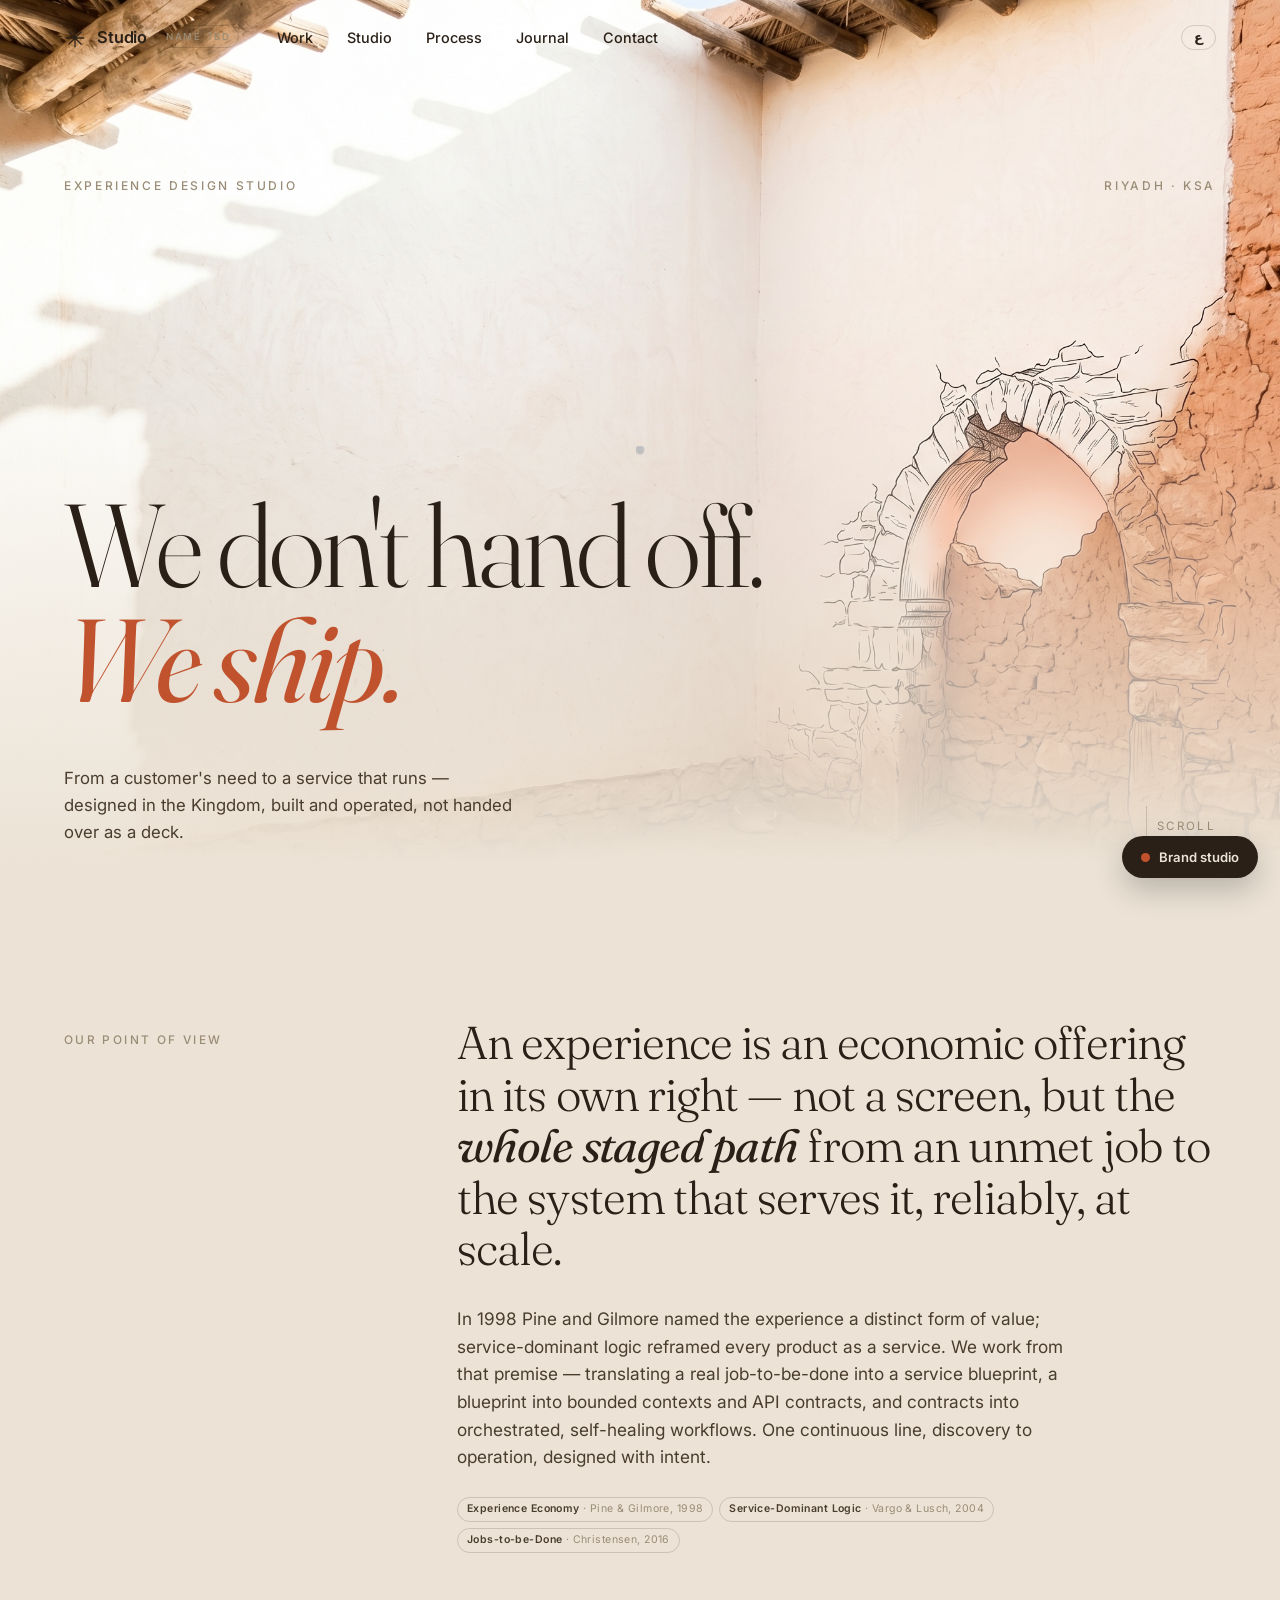
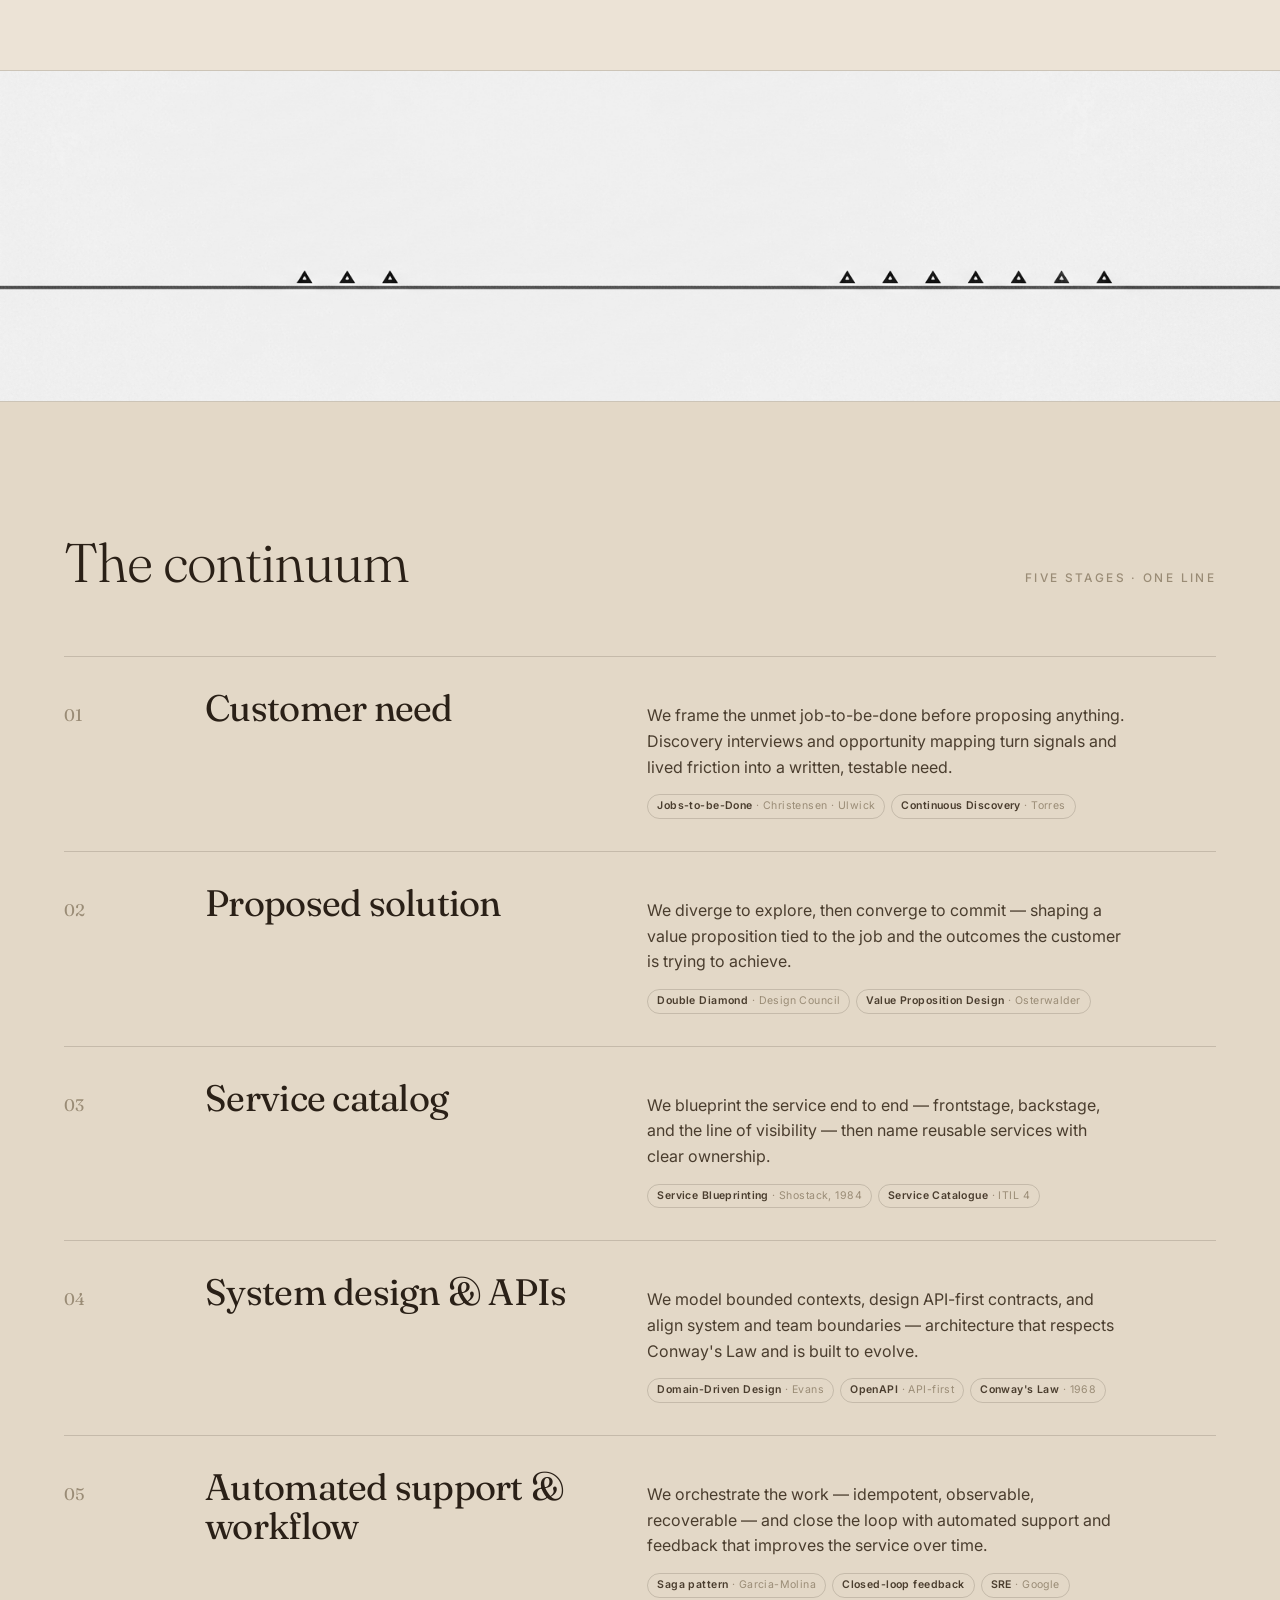
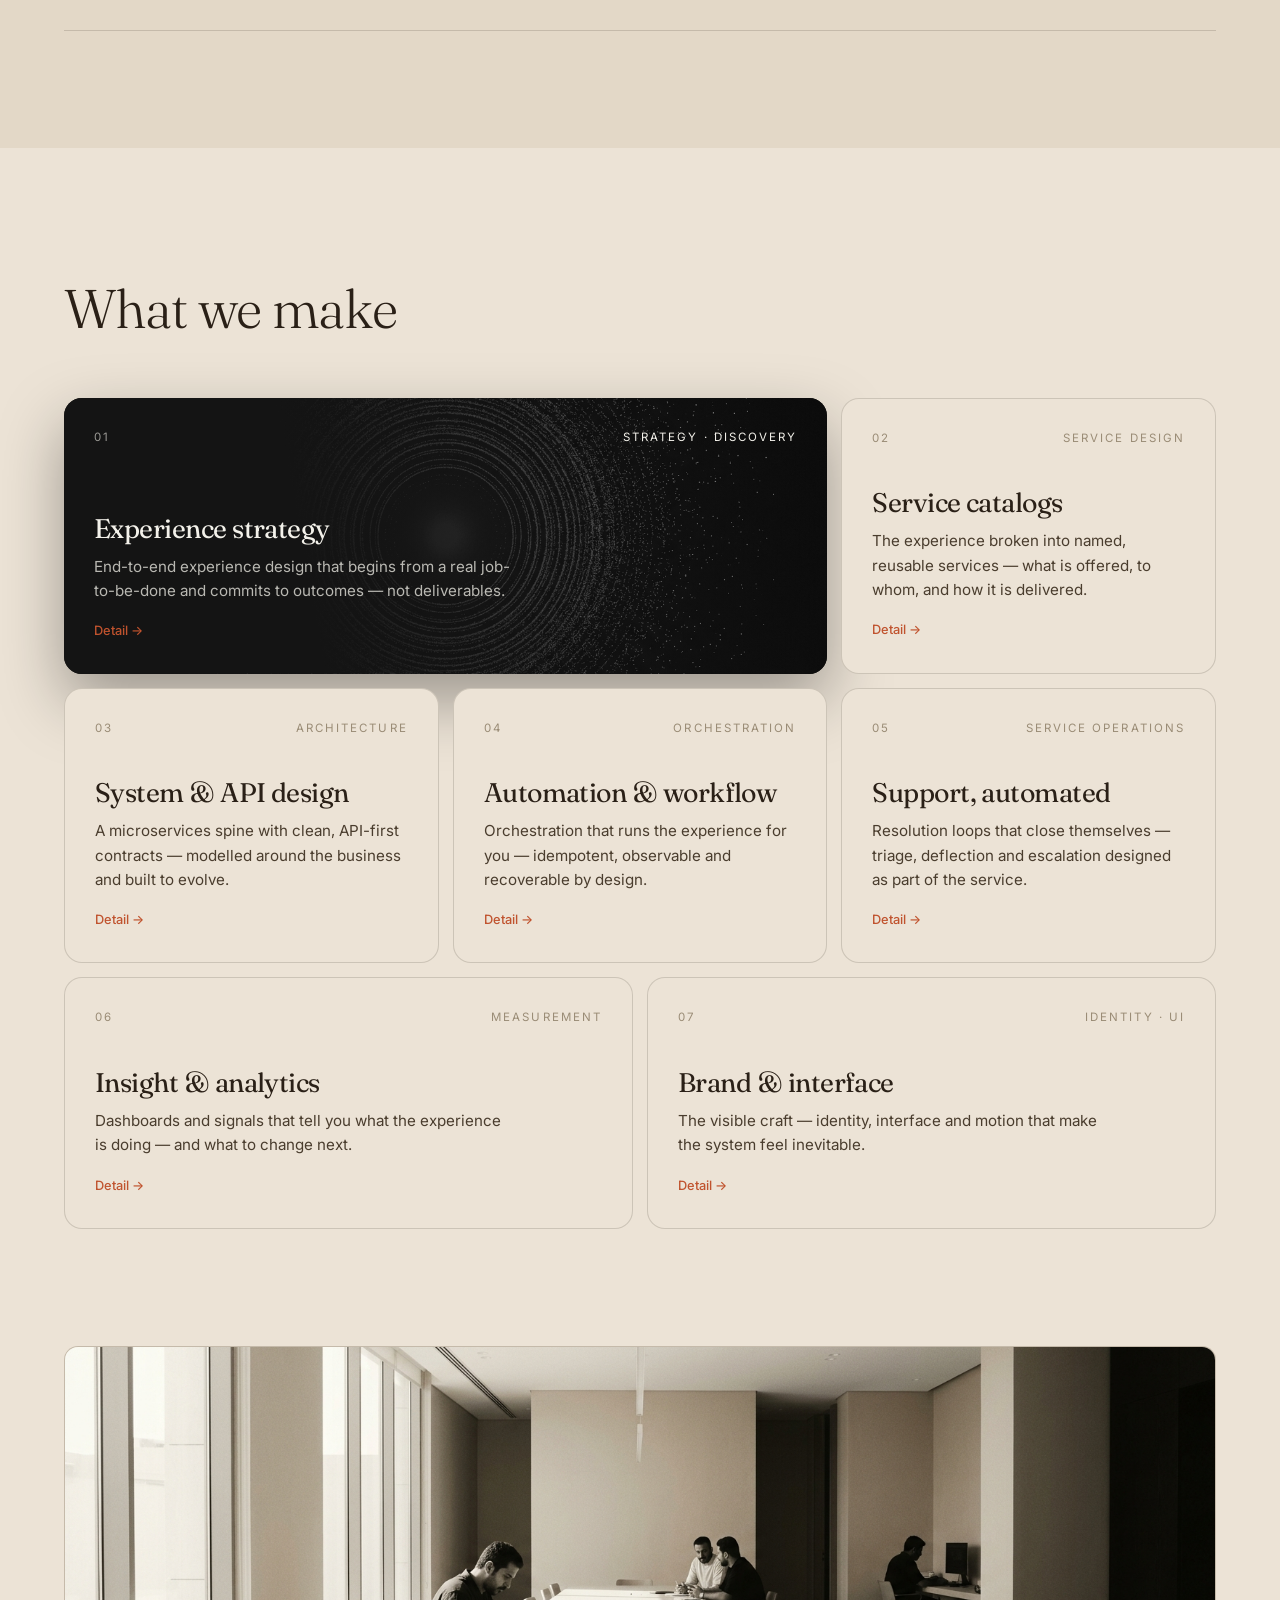
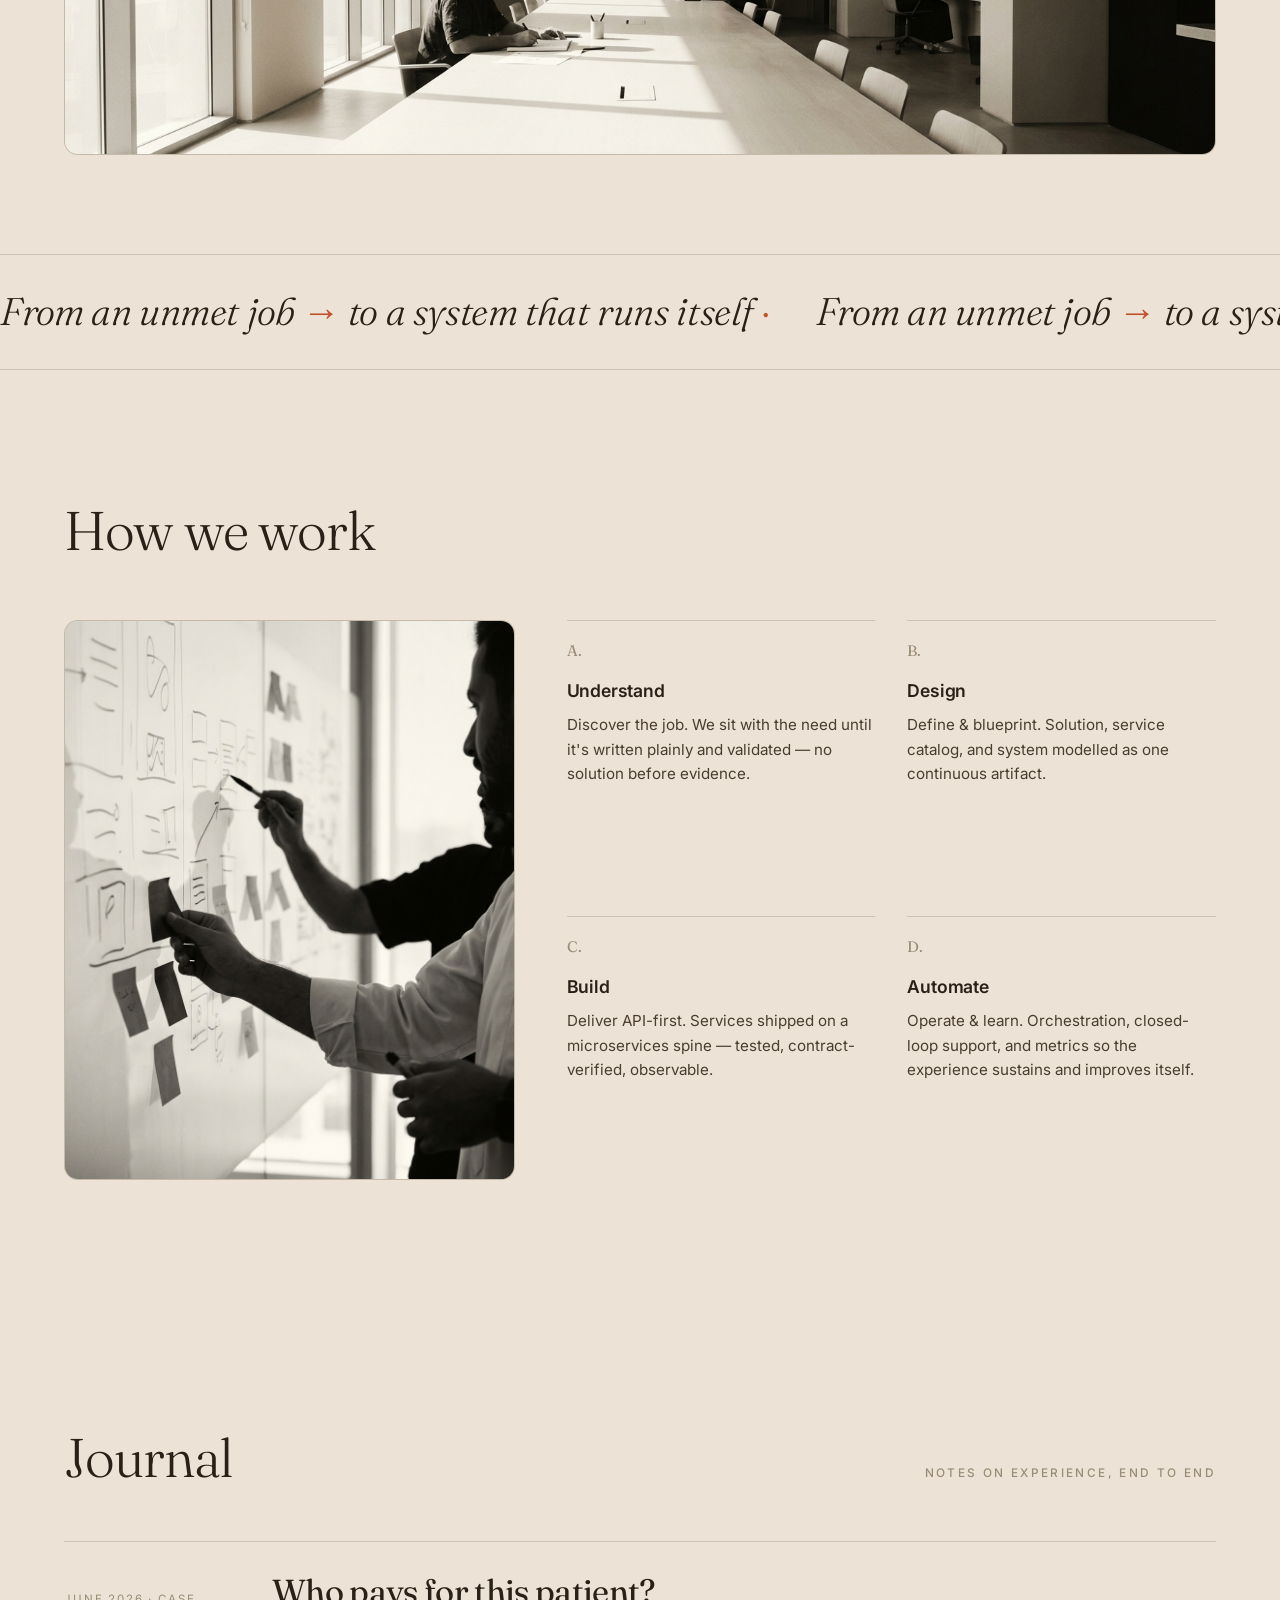
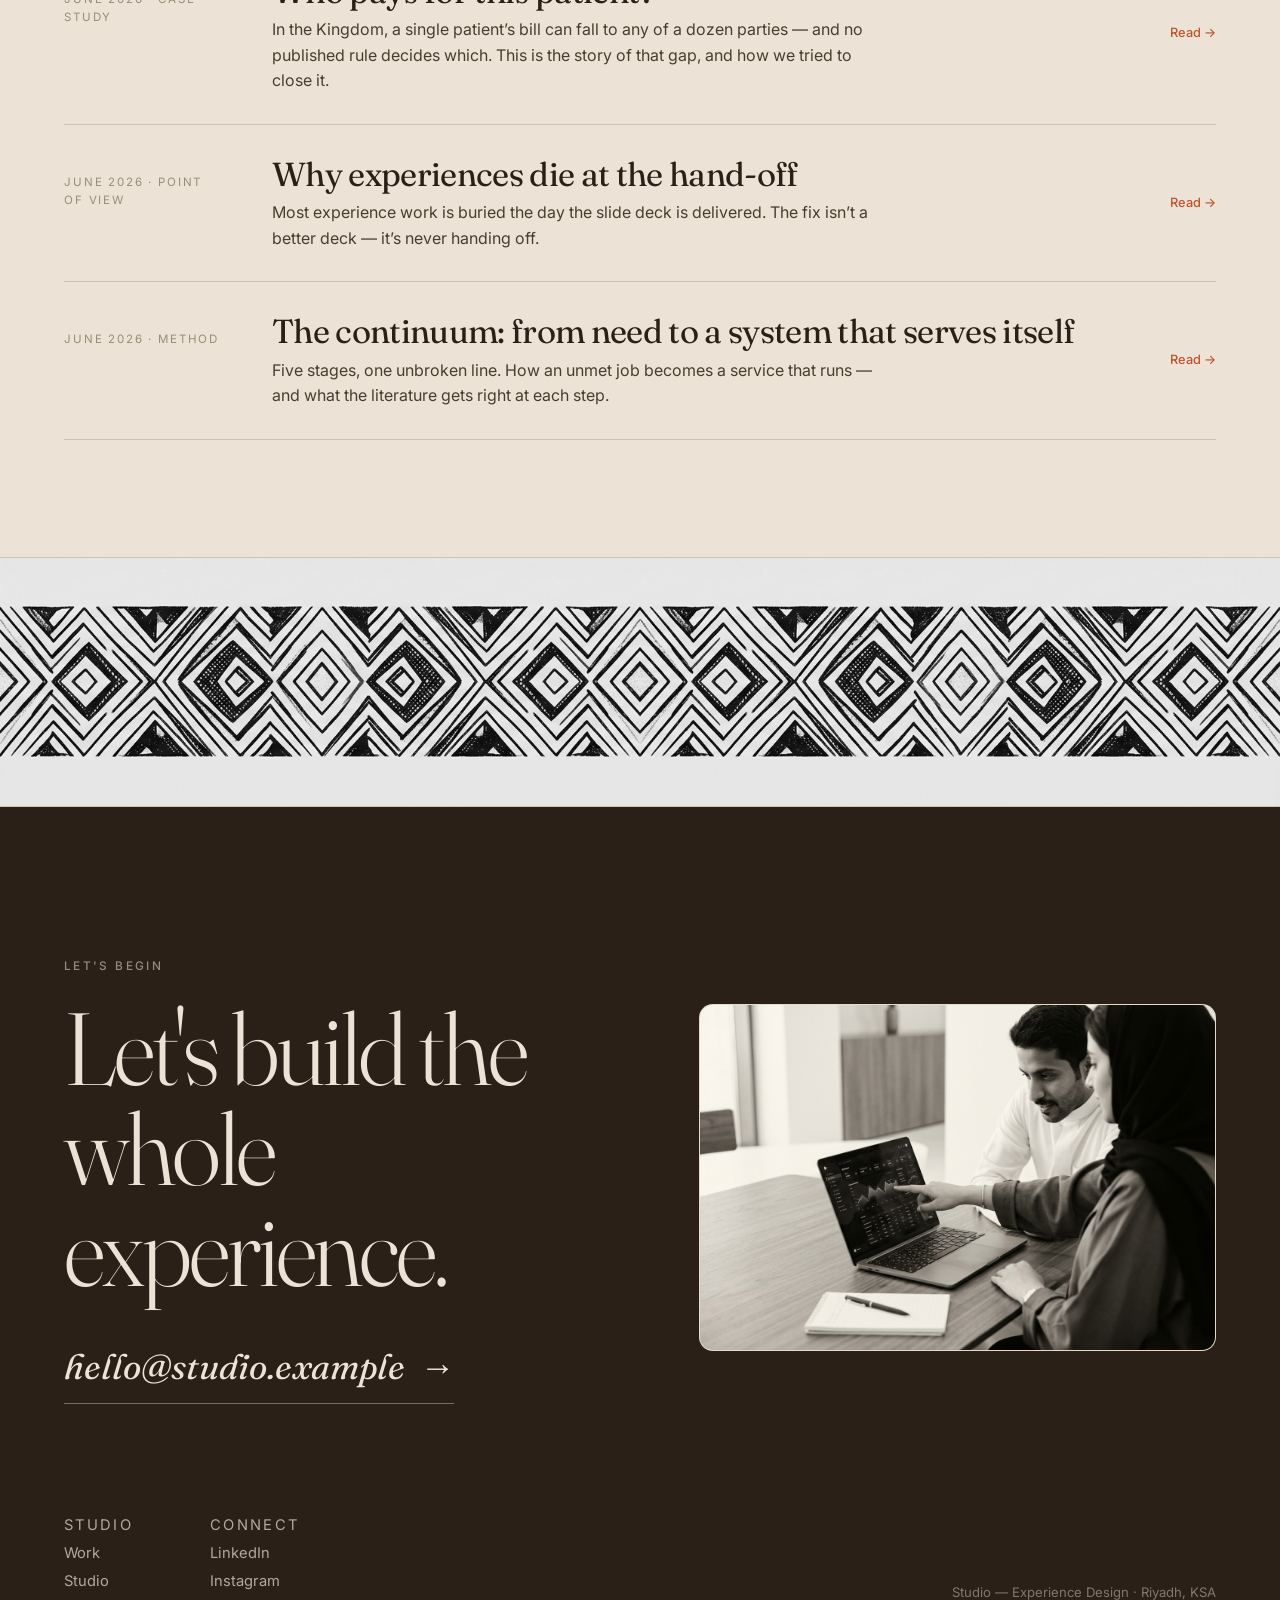
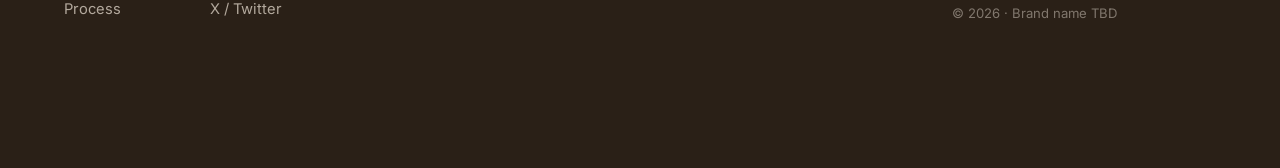
==== index.html @ 2aa1ce28 "Initial commit — experience studio landing (bilingual EN/AR) Editorial-minimal, end-to-end experienc" ====
<!DOCTYPE html>
<html lang="en" dir="ltr">
<head>
<meta charset="UTF-8"/>
<meta name="viewport" content="width=device-width, initial-scale=1.0"/>
<!-- ============================================================
     EXPERIENCE DESIGN STUDIO — landing (Editorial Minimal)
     Shared foundation: studio.css / studio.js
     Content source of truth: capabilities.js
     Brand name placeholder: change window.BRAND in studio.js
     ============================================================ -->
<title>Studio — Experience Design</title>
<link rel="preconnect" href="https://fonts.googleapis.com">
<link rel="preconnect" href="https://fonts.gstatic.com" crossorigin>
<link href="https://fonts.googleapis.com/css2?family=Fraunces:ital,opsz,wght@0,9..144,300..600;1,9..144,300..500&family=Inter:wght@400;500;600&family=Manrope:wght@400;500;600&family=Space+Grotesk:wght@400;500;600&family=Plus+Jakarta+Sans:wght@400;500;600&display=swap" rel="stylesheet">
<link rel="stylesheet" href="studio.css">
<style>
/* ===== PAGE-SPECIFIC (landing) ===== */
.block{padding-block:clamp(80px,13vh,180px)}

/* HERO */
.hero{min-height:100vh;min-height:100svh;display:flex;flex-direction:column;justify-content:flex-end;padding-top:140px;padding-bottom:6vh;position:relative}
.hero-kicker{display:flex;justify-content:space-between;flex-wrap:wrap;gap:16px;margin-bottom:auto;padding-top:4vh}
.hero h1{font-size:clamp(2.7rem,9.2vw,9rem);max-width:14ch}
.hero h1 .line{display:block;overflow:visible}
.hero h1 .line .clip{display:block;overflow:visible}
.hero h1 .line .clip > span{display:block;transform:translateY(38px);opacity:0;transition:transform 1.05s cubic-bezier(.16,1,.3,1),opacity .9s ease}
.hero.ready h1 .line .clip > span{transform:none;opacity:1}
.hero h1 .line:nth-child(2) .clip > span{transition-delay:.08s}
.hero h1 .line:nth-child(3) .clip > span{transition-delay:.16s}
.hero-foot{display:flex;justify-content:space-between;align-items:flex-end;flex-wrap:wrap;gap:24px;margin-top:48px}
.hero-foot p{max-width:42ch;color:var(--ink-soft);font-size:1.05rem}
.scrollcue{display:flex;align-items:center;gap:10px;font-size:0.72rem;letter-spacing:0.2em;text-transform:uppercase;color:var(--muted)}
.scrollcue .bar{width:1px;height:40px;background:var(--line);position:relative;overflow:hidden}
.scrollcue .bar::after{content:"";position:absolute;top:-40px;left:0;width:100%;height:40px;background:var(--ink);animation:cue 2.2s cubic-bezier(.7,0,.3,1) infinite}
@keyframes cue{0%{top:-40px}55%,100%{top:40px}}

/* MANIFESTO */
.manifesto{display:grid;grid-template-columns:minmax(0,1fr) minmax(0,2.4fr);gap:clamp(24px,6vw,90px);align-items:start}
.manifesto .col-label{padding-top:14px;display:flex;flex-direction:column;gap:14px}
.manifesto h2{font-weight:300;letter-spacing:-0.02em;line-height:1.12;font-size:clamp(1.7rem,3.6vw,3.3rem)}
.manifesto .sub{margin-top:30px;max-width:56ch;color:var(--ink-soft);font-size:1.08rem}
.manifesto .src{margin-top:26px}
@media (max-width:760px){ .manifesto{grid-template-columns:1fr;gap:18px} }

/* CONTINUUM */
.continuum{background:var(--bg-2);transition:background .5s ease}
.continuum .head{display:flex;justify-content:space-between;align-items:baseline;flex-wrap:wrap;gap:16px;margin-bottom:50px}
.continuum .head h2{font-weight:300;font-size:clamp(1.9rem,4.4vw,3.4rem);letter-spacing:-0.02em}
.step{display:grid;grid-template-columns:90px minmax(0,1.1fr) minmax(0,1.6fr);gap:clamp(16px,4vw,56px);align-items:baseline;padding:32px 0;border-top:1px solid var(--line);transition:padding-left .5s cubic-bezier(.16,1,.3,1)}
.step:last-child{border-bottom:1px solid var(--line)}
.step:hover{padding-left:18px}
.step .num{font-family:var(--serif);font-size:1.05rem;color:var(--muted)}
.step h3{font-weight:400;font-size:clamp(1.5rem,3vw,2.3rem);letter-spacing:-0.02em;line-height:1.05}
.step .body p{color:var(--ink-soft);font-size:1rem;max-width:48ch}
.step .body .cite{margin-top:14px}
.step .arrow{display:inline-block;margin-left:.4em;opacity:0;transform:translateX(-8px);transition:.4s}
.step:hover .arrow{opacity:1;transform:translateX(0);color:var(--accent)}
@media (max-width:760px){ .step{grid-template-columns:46px 1fr;gap:4px 16px}.step .body{grid-column:1/-1;margin-top:8px}.step .arrow{display:none} }

/* WORK BENTO */
.work .head{display:flex;justify-content:space-between;align-items:baseline;flex-wrap:wrap;gap:16px;margin-bottom:46px}
.work .head h2{font-weight:300;font-size:clamp(1.9rem,4.4vw,3.4rem);letter-spacing:-0.02em}
.bento{display:grid;grid-template-columns:repeat(6,1fr);grid-auto-rows:minmax(190px,auto);gap:14px}
.tile{border:1px solid var(--line);border-radius:18px;padding:30px;display:flex;flex-direction:column;justify-content:space-between;background:var(--bg);overflow:hidden;position:relative;transition:transform .55s cubic-bezier(.16,1,.3,1),background .45s,color .45s,border-color .45s,box-shadow .45s}
.tile:hover{transform:translateY(-6px);box-shadow:0 20px 50px rgba(0,0,0,.08)}
.tile.dark{background:var(--ink);color:var(--bg);border-color:var(--ink)}
.tile .t-top{display:flex;justify-content:space-between;align-items:flex-start;gap:12px}
.tile .t-no{font-family:var(--sans);font-size:0.72rem;letter-spacing:0.18em;text-transform:uppercase;color:var(--muted)}
.tile.dark .t-no{color:color-mix(in srgb,var(--bg) 60%,transparent)}
.tile h3{font-weight:400;font-size:clamp(1.3rem,2.1vw,1.95rem);letter-spacing:-0.02em;line-height:1.05;margin-top:42px}
.tile p{font-size:0.95rem;color:var(--ink-soft);margin-top:12px;max-width:42ch}
.tile.dark p{color:color-mix(in srgb,var(--bg) 72%,transparent)}
.tile-more{font-family:var(--sans);font-size:.8rem;font-weight:500;color:var(--accent);margin-top:18px;display:inline-flex;gap:7px;align-items:center;transition:gap .35s ease}
.tile:hover .tile-more{gap:14px}
.c-1{grid-column:span 4}.c-2{grid-column:span 2}.c-3{grid-column:span 2}.c-4{grid-column:span 2}.c-5{grid-column:span 2}.c-6{grid-column:span 3}.c-7{grid-column:span 3}
@media (max-width:880px){ .bento{grid-template-columns:repeat(2,1fr)} .c-1,.c-2,.c-3,.c-4,.c-5,.c-6,.c-7{grid-column:span 1} .c-1{grid-column:span 2} }
@media (max-width:520px){ .bento{grid-template-columns:1fr} .c-1{grid-column:span 1} }

/* MARQUEE */
.marquee{border-top:1px solid var(--line);border-bottom:1px solid var(--line);padding:26px 0;overflow:hidden;white-space:nowrap}
.marquee .track{display:inline-flex;gap:40px;will-change:transform;animation:marq 26s linear infinite}
.marquee:hover .track{animation-play-state:paused}
.marquee span.txt{font-family:var(--serif);font-style:italic;font-weight:300;font-size:clamp(1.4rem,3vw,2.4rem);color:var(--ink);letter-spacing:-0.01em}
.marquee .dot{color:var(--accent);font-style:normal}
@keyframes marq{from{transform:translateX(0)}to{transform:translateX(-50%)}}

/* PROCESS */
.process .head h2{font-weight:300;font-size:clamp(1.9rem,4.4vw,3.4rem);letter-spacing:-0.02em;margin-bottom:46px}
.proc-grid{display:grid;grid-template-columns:repeat(4,1fr);gap:clamp(18px,3vw,44px)}
.proc-grid .p-item{border-top:1px solid var(--line);padding-top:18px}
.proc-grid .p-item .n{font-family:var(--serif);font-size:0.95rem;color:var(--muted);margin-bottom:14px}
.proc-grid .p-item h4{font-size:1.1rem;font-weight:600;margin-bottom:8px;letter-spacing:-0.01em;font-family:var(--sans)}
.proc-grid .p-item p{font-size:0.95rem;color:var(--ink-soft)}
@media (max-width:760px){ .proc-grid{grid-template-columns:1fr 1fr} }
@media (max-width:480px){ .proc-grid{grid-template-columns:1fr} }

/* CTA */
.cta{background:var(--ink);color:var(--bg);padding-block:clamp(90px,16vh,200px);transition:background .5s ease,color .5s ease}
.cta .label{color:color-mix(in srgb,var(--bg) 55%,transparent)}
.cta h2{font-weight:300;letter-spacing:-0.03em;line-height:0.98;font-size:clamp(2.6rem,8vw,7rem);margin:20px 0 40px;max-width:13ch}
.cta-link{display:inline-flex;align-items:center;gap:14px;font-family:var(--serif);font-style:italic;font-size:clamp(1.4rem,3vw,2.2rem);border-bottom:1px solid color-mix(in srgb,var(--bg) 40%,transparent);padding-bottom:8px;transition:gap .4s,border-color .4s}
.cta-link:hover{gap:26px;border-color:var(--bg)}
.cta-foot{display:flex;justify-content:space-between;align-items:flex-end;flex-wrap:wrap;gap:24px;margin-top:clamp(70px,12vh,150px)}
.cta-foot .cols{display:flex;gap:clamp(30px,6vw,90px);flex-wrap:wrap}
.cta-foot .cols a,.cta-foot .cols span{display:block;color:color-mix(in srgb,var(--bg) 70%,transparent);font-size:0.92rem;line-height:1.9;font-family:var(--sans)}
.cta-foot .cols a:hover{color:var(--bg)}
.cta-foot .copy{color:color-mix(in srgb,var(--bg) 45%,transparent);font-size:0.82rem;font-family:var(--sans)}
.cta-foot .cap{color:color-mix(in srgb,var(--bg) 45%,transparent);font-size:.78rem;letter-spacing:.16em;text-transform:uppercase}

/* mobile revision (page-specific) */
@media (max-width:680px){
  .block{padding-block:clamp(56px,9vh,110px)}
  .hero{padding-top:104px;padding-bottom:5vh}
  .hero-kicker{padding-top:2vh;gap:8px}
  .hero-kicker .eyebrow{font-size:.66rem;letter-spacing:.16em}
  .hero h1{font-size:clamp(2.4rem,11.5vw,4rem);line-height:1.02;max-width:100%}
  .hero-foot{flex-direction:column;align-items:flex-start;gap:26px;margin-top:34px}
  .hero-foot p{font-size:1rem;max-width:100%}
  .manifesto h2{font-size:clamp(1.55rem,6.4vw,2.4rem)}
  .manifesto .sub{font-size:1rem;margin-top:22px}
  .continuum .head,.work .head{margin-bottom:26px}
  .step{padding:24px 0}
  .step h3{font-size:clamp(1.4rem,6.6vw,2rem)}
  .tile{padding:22px;border-radius:14px}
  .tile h3{margin-top:26px;font-size:clamp(1.25rem,6vw,1.7rem)}
  .marquee{padding:20px 0}
  .process .head h2{margin-bottom:30px}
  .cta h2{font-size:clamp(2.2rem,10vw,3.6rem)}
  .cta-link{font-size:clamp(1.2rem,5.5vw,1.8rem)}
  .cta-foot{margin-top:60px;gap:36px}
}
@media (max-width:380px){ .hero h1{font-size:clamp(2.05rem,11vw,2.5rem)} .cta h2{font-size:clamp(2rem,9.5vw,2.6rem)} }
</style>
</head>
<body data-theme="sand" data-texture="none" data-type="inter">

<!-- ===== NAV ===== -->
<nav class="nav">
  <div class="nav-left">
    <a class="brand" href="#top" data-cursor>
      <span class="mark"><svg width="22" height="22" viewBox="0 0 24 24" fill="none"><path d="M12 2v20M2 12h20M4.9 4.9l14.2 14.2M19.1 4.9L4.9 19.1" stroke="currentColor" stroke-width="1.4"/></svg></span>
      <span data-brand>Studio</span><span class="tbd">name tbd</span>
    </a>
    <div class="nav-menu">
      <a href="#work" data-cursor>Work</a>
      <a href="#studio" data-cursor>Studio</a>
      <a href="#process" data-cursor>Process</a>
      <a href="#journal" data-cursor>Journal</a>
      <a href="#contact" data-cursor>Contact</a>
    </div>
  </div>
  <a class="lang" href="index.ar.html" data-cursor>ع</a>
</nav>

<!-- ===== HERO ===== -->
<header class="hero wrap" id="top">
  <div class="hero-media" aria-hidden="true"><img src="Assets/hero-najdi.png" alt=""/></div>
  <div class="hero-kicker">
    <span class="eyebrow">Experience Design Studio</span>
    <span class="eyebrow">Riyadh · KSA</span>
  </div>
  <h1 class="display">
    <span class="line"><span class="clip"><span>We don't hand off.</span></span></span>
    <span class="line"><span class="clip"><span><span class="em accent">We&nbsp;ship.</span></span></span></span>
  </h1>
  <div class="hero-foot">
    <p>From a customer's need to a service that runs — designed in the Kingdom, built and operated, not handed over as a deck.</p>
    <div class="scrollcue"><span class="bar"></span> Scroll</div>
  </div>
</header>

<!-- ===== MANIFESTO ===== -->
<section class="block wrap" id="studio">
  <div class="manifesto">
    <div class="col-label">
      <span class="label reveal">Our point of view</span>
    </div>
    <div>
      <h2 class="reveal">An experience is an economic offering in its own right — not a screen, but the <span class="em">whole staged path</span> from an unmet job to the system that serves it, reliably, at scale.</h2>
      <p class="sub reveal" data-d="1">In 1998 Pine and Gilmore named the experience a distinct form of value; service-dominant logic reframed every product as a service. We work from that premise — translating a real job-to-be-done into a service blueprint, a blueprint into bounded contexts and API contracts, and contracts into orchestrated, self-healing workflows. One continuous line, discovery to operation, designed with intent.</p>
      <div class="src reveal cite" data-d="2">
        <span class="c"><b>Experience Economy</b> · Pine &amp; Gilmore, 1998</span>
        <span class="c"><b>Service-Dominant Logic</b> · Vargo &amp; Lusch, 2004</span>
        <span class="c"><b>Jobs-to-be-Done</b> · Christensen, 2016</span>
      </div>
    </div>
  </div>
</section>

<!-- ===== ARTWORK · Ufuq (horizon) ===== -->
<section class="art-band art-band--ufuq reveal" aria-label="Ufuq — horizon artwork"><img src="artworks/Ufuq.jpeg" alt="Ufuq — a single horizon line crossing an empty plain"/></section>

<!-- ===== CONTINUUM ===== -->
<section class="block continuum" id="continuum">
  <div class="wrap">
    <div class="head">
      <h2 class="reveal">The continuum</h2>
      <span class="label reveal" data-d="1">Five stages · one line</span>
    </div>

    <div class="step reveal" data-cursor>
      <span class="num">01</span><h3>Customer need<span class="arrow">→</span></h3>
      <div class="body"><p>We frame the unmet job-to-be-done before proposing anything. Discovery interviews and opportunity mapping turn signals and lived friction into a written, testable need.</p>
      <div class="cite"><span class="c"><b>Jobs-to-be-Done</b> · Christensen · Ulwick</span><span class="c"><b>Continuous Discovery</b> · Torres</span></div></div>
    </div>
    <div class="step reveal" data-cursor>
      <span class="num">02</span><h3>Proposed solution<span class="arrow">→</span></h3>
      <div class="body"><p>We diverge to explore, then converge to commit — shaping a value proposition tied to the job and the outcomes the customer is trying to achieve.</p>
      <div class="cite"><span class="c"><b>Double Diamond</b> · Design Council</span><span class="c"><b>Value Proposition Design</b> · Osterwalder</span></div></div>
    </div>
    <div class="step reveal" data-cursor>
      <span class="num">03</span><h3>Service catalog<span class="arrow">→</span></h3>
      <div class="body"><p>We blueprint the service end to end — frontstage, backstage, and the line of visibility — then name reusable services with clear ownership.</p>
      <div class="cite"><span class="c"><b>Service Blueprinting</b> · Shostack, 1984</span><span class="c"><b>Service Catalogue</b> · ITIL 4</span></div></div>
    </div>
    <div class="step reveal" data-cursor>
      <span class="num">04</span><h3>System design &amp; APIs<span class="arrow">→</span></h3>
      <div class="body"><p>We model bounded contexts, design API-first contracts, and align system and team boundaries — architecture that respects Conway's Law and is built to evolve.</p>
      <div class="cite"><span class="c"><b>Domain-Driven Design</b> · Evans</span><span class="c"><b>OpenAPI</b> · API-first</span><span class="c"><b>Conway's Law</b> · 1968</span></div></div>
    </div>
    <div class="step reveal" data-cursor>
      <span class="num">05</span><h3>Automated support &amp; workflow<span class="arrow">→</span></h3>
      <div class="body"><p>We orchestrate the work — idempotent, observable, recoverable — and close the loop with automated support and feedback that improves the service over time.</p>
      <div class="cite"><span class="c"><b>Saga pattern</b> · Garcia-Molina</span><span class="c"><b>Closed-loop feedback</b></span><span class="c"><b>SRE</b> · Google</span></div></div>
    </div>
  </div>
</section>

<!-- ===== WORK / CAPABILITIES (rendered from capabilities.js) ===== -->
<section class="block wrap work" id="work">
  <div class="head">
    <h2 class="reveal">What we make</h2>
    <span class="label reveal" data-d="1">Selected capabilities · click for detail</span>
  </div>
  <div class="bento" id="bento"></div>
</section>

<!-- ===== PEOPLE · The Studio ===== -->
<section class="studio-wide wrap">
  <figure class="photo reveal"><img src="people/the-studio.jpeg" alt="A calm, sunlit minimal studio with a few people at work"/></figure>
</section>

<!-- ===== MARQUEE ===== -->
<div class="marquee" aria-hidden="true">
  <div class="track">
    <span class="txt">From an unmet job <span class="dot">→</span> to a system that runs itself <span class="dot">·</span>&nbsp;</span>
    <span class="txt">From an unmet job <span class="dot">→</span> to a system that runs itself <span class="dot">·</span>&nbsp;</span>
  </div>
</div>

<!-- ===== PROCESS ===== -->
<section class="block wrap process" id="process">
  <div class="head"><h2 class="reveal">How we work</h2></div>
  <div class="proc-layout">
    <figure class="photo reveal"><img src="people/in-the-room.jpeg" alt="Two people co-designing at a wall of sketches and sticky notes"/></figure>
    <div class="proc-grid reveal" data-d="1">
      <div class="p-item" data-cursor><div class="n">A.</div><h4>Understand</h4><p>Discover the job. We sit with the need until it's written plainly and validated — no solution before evidence.</p></div>
      <div class="p-item" data-cursor><div class="n">B.</div><h4>Design</h4><p>Define &amp; blueprint. Solution, service catalog, and system modelled as one continuous artifact.</p></div>
      <div class="p-item" data-cursor><div class="n">C.</div><h4>Build</h4><p>Deliver API-first. Services shipped on a microservices spine — tested, contract-verified, observable.</p></div>
      <div class="p-item" data-cursor><div class="n">D.</div><h4>Automate</h4><p>Operate &amp; learn. Orchestration, closed-loop support, and metrics so the experience sustains and improves itself.</p></div>
    </div>
  </div>
</section>

<!-- ===== JOURNAL ===== -->
<section class="block wrap journal" id="journal">
  <div class="head">
    <h2 class="reveal">Journal</h2>
    <span class="label reveal" data-d="1">Notes on experience, end to end</span>
  </div>
  <div class="jlist" id="jlist"></div>
</section>

<!-- ===== ARTWORK · Naseej (weave) ===== -->
<section class="art-band art-band--naseej reveal" aria-label="Naseej — Sadu weave artwork"><img src="artworks/Naseej.jpeg" alt="Naseej — abstract Bedouin Sadu weaving band"/></section>

<!-- ===== CONTACT / CTA ===== -->
<section class="cta" id="contact">
  <div class="wrap">
    <div class="cta-grid">
      <div>
        <span class="label reveal">Let's begin</span>
        <h2 class="reveal" data-d="1">Let's build the whole experience.</h2>
        <a class="cta-link" href="mailto:hello@studio.example" data-cursor>hello@studio.example&nbsp; →</a>
      </div>
      <figure class="photo reveal" data-d="1"><img src="people/handover.jpeg" alt="Showing a working dashboard to a client — a moment of clarity"/></figure>
    </div>
    <div class="cta-foot">
      <div class="cols">
        <div><span class="cap" data-brand>Studio</span><a href="#work">Work</a><a href="#studio">Studio</a><a href="#process">Process</a></div>
        <div><span class="cap">Connect</span><a href="#">LinkedIn</a><a href="#">Instagram</a><a href="#">X / Twitter</a></div>
      </div>
      <div class="copy"><span data-brand>Studio</span> — Experience Design · Riyadh, KSA<br/>© 2026 · Brand name TBD</div>
    </div>
  </div>
</section>

<script src="capabilities.js"></script>
<script>
/* render the bento from the shared capabilities data; each tile links to its detail page */
(function(){
  const bento = document.getElementById('bento');
  (window.CAPABILITIES||[]).forEach((c,i)=>{
    const a = document.createElement('a');
    a.className = `tile ${c.size}${c.dark?' dark':''} reveal`;
    a.href = `capability.html?id=${encodeURIComponent(c.id)}`;
    a.setAttribute('data-cursor','');
    if(i%2) a.setAttribute('data-d','1');
    a.innerHTML = `
      <div class="t-top"><span class="t-no">${c.no}</span><span class="t-no">${c.tag}</span></div>
      <div class="t-body">
        <h3>${c.title}</h3>
        <p>${c.lead}</p>
        <span class="tile-more">Detail →</span>
      </div>`;
    bento.appendChild(a);
  });
})();
</script>
<script src="journal.js"></script>
<script>
(function(){
  const list = document.getElementById('jlist');
  (window.JOURNAL||[]).forEach((p,i)=>{
    const a = document.createElement('a');
    a.className = 'jitem reveal';
    a.href = `article.html?id=${encodeURIComponent(p.id)}`;
    a.setAttribute('data-cursor','');
    if(i%2) a.setAttribute('data-d','1');
    a.innerHTML = `<span class="jmeta">${p.date} · ${p.tag}</span><div class="jbody"><h3>${p.title}</h3><p>${p.dek}</p></div><span class="jmore">Read →</span>`;
    list.appendChild(a);
  });
})();
</script>
<script src="studio.js"></script>
</body>
</html>
---- studio.css ----
/* ============================================================
   STUDIO — shared foundation (tokens, type, themes, components)
   Used by index.html (landing) and capability.html (detail).
   Page-specific layout lives inline in each page.
   TYPE SYSTEM — two families only:
     • Display / headings → Fraunces (serif)  [--serif]
     • Everything else     → Inter (sans)       [--sans]
   ============================================================ */
*,*::before,*::after{box-sizing:border-box;margin:0;padding:0}

:root{
  /* default theme: Sand & Clay (warm, light) */
  --bg:#ece3d6; --bg-2:#e3d8c7;
  --ink:#2a2017; --ink-soft:#4a3d2e; --muted:#9a8c76;
  --line:rgba(42,32,23,.16); --line-soft:rgba(42,32,23,.08);
  --accent:#c0532e; --tex:rgba(42,32,23,.05);
  --art-fx:grayscale(1);   /* artworks render palette-neutral so only the accent carries colour */
  --serif:'Fraunces', Georgia, 'Times New Roman', serif;
  --sans:'Inter', system-ui, -apple-system, 'Segoe UI', sans-serif;
  --maxw:1320px; --gutter:clamp(20px, 5vw, 88px);
}
/* ---- warm theme set (light) ---- */
body[data-theme="oxblood"]{ --bg:#f4f0e8; --bg-2:#ebe5d9; --ink:#1c1513; --ink-soft:#3e302c; --muted:#988b7e; --line:rgba(28,21,19,.15); --line-soft:rgba(28,21,19,.07); --accent:#8e2b2b; --tex:rgba(28,21,19,.05); --art-fx:grayscale(1); }
body[data-theme="saffron"]{ --bg:#f4ecd9; --bg-2:#ece1c8; --ink:#2a2212; --ink-soft:#4a3f26; --muted:#9c8f6e; --line:rgba(42,34,18,.15); --line-soft:rgba(42,34,18,.07); --accent:#c2891a; --tex:rgba(42,34,18,.05); --art-fx:grayscale(1); }
body[data-theme="tamr"]{ --bg:#eee4d6; --bg-2:#e4d7c4; --ink:#241a12; --ink-soft:#463524; --muted:#9b8870; --line:rgba(36,26,18,.15); --line-soft:rgba(36,26,18,.07); --accent:#97562b; --tex:rgba(36,26,18,.05); --art-fx:grayscale(1); }
/* ---- warm theme set (dark) ---- */
body[data-theme="night"]{ --bg:#15140f; --bg-2:#1e1c16; --ink:#f1efe6; --ink-soft:#cbc8bb; --muted:#8f8b7c; --line:rgba(241,239,230,.16); --line-soft:rgba(241,239,230,.08); --accent:#e8a14a; --tex:rgba(241,239,230,.06); --art-fx:invert(1) grayscale(1); }
body[data-theme="ember"]{ --bg:#181310; --bg-2:#211a15; --ink:#f0e9e2; --ink-soft:#c9bfb6; --muted:#8c8378; --line:rgba(240,233,226,.15); --line-soft:rgba(240,233,226,.07); --accent:#d2562f; --tex:rgba(240,233,226,.06); --art-fx:invert(1) grayscale(1); }
/* ---- body type options ---- */
body[data-type="manrope"]{ --sans:'Manrope', system-ui, sans-serif; }
body[data-type="space"]{ --sans:'Space Grotesk', system-ui, sans-serif; }
body[data-type="jakarta"]{ --sans:'Plus Jakarta Sans', system-ui, sans-serif; }

html{scroll-behavior:smooth}
body{background:var(--bg);color:var(--ink);font-family:var(--sans);font-size:17px;line-height:1.6;-webkit-font-smoothing:antialiased;overflow-x:hidden;cursor:none;transition:background .5s ease,color .5s ease}
@media (hover:none){ body{cursor:auto} }
::selection{background:var(--ink);color:var(--bg)}
a{color:inherit;text-decoration:none}
p{font-family:var(--sans)}
.wrap{max-width:var(--maxw);margin:0 auto;padding:0 var(--gutter);width:100%}

/* type scale */
.display{font-family:var(--serif);font-weight:300;line-height:0.98;letter-spacing:-0.025em;font-optical-sizing:auto}
.eyebrow{font-size:0.75rem;font-weight:500;letter-spacing:0.22em;text-transform:uppercase;color:var(--muted)}
.label{font-size:0.74rem;font-weight:500;letter-spacing:0.2em;text-transform:uppercase;color:var(--muted)}
.em{font-style:italic;font-weight:400}
.accent{color:var(--accent)}
h1,h2,h3,h4{font-family:var(--serif)}

/* citation chip — the "grounded in literature" marker */
.cite{display:inline-flex;flex-wrap:wrap;gap:6px;font-family:var(--sans)}
.cite .c{font-size:.66rem;letter-spacing:.04em;color:var(--muted);border:1px solid var(--line);border-radius:999px;padding:3px 9px;white-space:nowrap}
.cite .c b{font-weight:600;color:var(--ink-soft)}

/* texture layer */
/* texture sits just above the page background; all content stacks on top of it */
.texture-layer{position:fixed;inset:0;pointer-events:none;z-index:-1;opacity:0;transition:opacity .5s ease}
body[data-texture="dots"] .texture-layer{opacity:1;background-image:radial-gradient(var(--tex) 1.3px,transparent 1.4px);background-size:24px 24px}
body[data-texture="micro"] .texture-layer{opacity:1;background-image:radial-gradient(var(--tex) 1px,transparent 1.1px);background-size:13px 13px}
body[data-texture="wide"] .texture-layer{opacity:1;background-image:radial-gradient(var(--tex) 1.6px,transparent 1.7px);background-size:38px 38px}
body[data-texture="diagonal"] .texture-layer{opacity:1;background-image:repeating-linear-gradient(45deg,var(--tex) 0 1px,transparent 1px 11px)}
body[data-texture="lattice"] .texture-layer{opacity:1;background-image:repeating-linear-gradient(45deg,var(--tex) 0 1px,transparent 1px 14px),repeating-linear-gradient(-45deg,var(--tex) 0 1px,transparent 1px 14px)}

/* custom cursor */
.cursor{position:fixed;top:0;left:0;width:9px;height:9px;border-radius:50%;background:var(--ink);pointer-events:none;z-index:9999;transform:translate(-50%,-50%);transition:width .25s,height .25s,background .25s,opacity .25s,border .25s;mix-blend-mode:difference}
.cursor.is-hover{width:54px;height:54px;background:transparent;border:1px solid #fff}
.cursor.is-hidden{opacity:0}
@media (hover:none){ .cursor{display:none} }

/* nav */
.nav{position:fixed;top:0;left:0;right:0;z-index:200;display:flex;align-items:center;justify-content:space-between;padding:22px var(--gutter);transition:background .4s,border-color .4s,padding .4s;border-bottom:1px solid transparent}
.nav.scrolled{background:color-mix(in srgb,var(--bg) 82%,transparent);backdrop-filter:saturate(120%) blur(10px);border-bottom:1px solid var(--line-soft);padding-top:14px;padding-bottom:14px}
.brand{display:flex;align-items:center;gap:11px;font-family:var(--sans);font-weight:600;letter-spacing:-0.01em;font-size:1.02rem}
.brand .mark{display:inline-flex}
.brand .tbd{font-size:0.6rem;letter-spacing:0.18em;text-transform:uppercase;color:var(--muted);border:1px solid var(--line);border-radius:999px;padding:3px 7px;font-weight:500;transform:translateY(-1px)}
.nav-menu{display:flex;gap:34px;align-items:center}
.nav-menu a{font-size:0.9rem;font-weight:500;position:relative;padding:4px 0}
.nav-menu a::after{content:"";position:absolute;left:0;bottom:0;height:1px;width:0;background:var(--ink);transition:width .35s cubic-bezier(.2,.7,.2,1)}
.nav-menu a:hover::after{width:100%}
.nav-left{display:flex;align-items:center;gap:clamp(22px,3vw,48px)}
.nav-right{display:flex;align-items:center;gap:28px}
.nav .lang{font-family:var(--sans);font-size:.82rem;font-weight:600;border:1px solid var(--line);border-radius:999px;padding:5px 12px;line-height:1;transition:background .25s,color .25s,border-color .25s}
.nav .lang:hover{background:var(--ink);color:var(--bg);border-color:var(--ink)}
@media (max-width:680px){ .nav-menu{display:none} }

/* reveal */
.reveal{opacity:0;transform:translateY(26px);transition:opacity 1s ease,transform 1s cubic-bezier(.16,1,.3,1)}
.reveal.in{opacity:1;transform:none}
.reveal[data-d="1"]{transition-delay:.08s}.reveal[data-d="2"]{transition-delay:.16s}.reveal[data-d="3"]{transition-delay:.24s}.reveal[data-d="4"]{transition-delay:.32s}

/* brand studio panel (injected by studio.js) */
.bpanel{position:fixed;right:22px;bottom:22px;z-index:9990;font-family:var(--sans)}
.bpanel,.bpanel *{cursor:auto}
.bpanel-card{width:300px;background:var(--bg);border:1px solid var(--line);border-radius:16px;box-shadow:0 18px 50px rgba(0,0,0,.18);overflow:hidden}
.bpanel.is-min .bpanel-card{display:none}
.bpanel-head{display:flex;align-items:center;justify-content:space-between;padding:14px 16px;border-bottom:1px solid var(--line-soft)}
.bpanel-head .title{display:flex;align-items:center;gap:9px;font-size:.8rem;font-weight:600;letter-spacing:.01em}
.bpanel-head .title .dotmark{width:10px;height:10px;border-radius:50%;background:var(--accent);transition:background .4s}
.bpanel-min{width:28px;height:28px;border:1px solid var(--line);border-radius:8px;background:transparent;color:var(--ink);cursor:pointer;display:flex;align-items:center;justify-content:center;font-size:1.1rem;line-height:1}
.bpanel-min:hover{background:var(--ink);color:var(--bg)}
.bpanel-body{padding:16px;display:flex;flex-direction:column;gap:18px}
.bp-group{display:flex;flex-direction:column;gap:10px}
.bp-label{font-size:.66rem;letter-spacing:.18em;text-transform:uppercase;color:var(--muted);font-weight:600}
.bp-swatches{display:grid;grid-template-columns:repeat(3,1fr);gap:8px}
.swatch{position:relative;height:42px;border-radius:10px;border:1px solid var(--line);cursor:pointer;overflow:hidden;padding:0;transition:transform .2s,box-shadow .2s,border-color .2s}
.swatch:hover{transform:translateY(-2px)}
.swatch.active{border-color:var(--ink);box-shadow:0 0 0 2px var(--ink)}
.bp-row{display:flex;gap:7px;flex-wrap:wrap}
.chip{font-family:var(--sans);font-size:.78rem;padding:7px 12px;border:1px solid var(--line);border-radius:999px;background:transparent;color:var(--ink);cursor:pointer;transition:.2s}
.chip:hover{border-color:var(--ink)}
.chip.active{background:var(--ink);color:var(--bg);border-color:var(--ink)}
.bpanel-tab{display:none;align-items:center;gap:9px;background:var(--ink);color:var(--bg);border:none;border-radius:999px;padding:13px 19px;font-family:var(--sans);font-size:.82rem;font-weight:600;cursor:pointer;box-shadow:0 12px 30px rgba(0,0,0,.22)}
.bpanel-tab .dotmark{width:9px;height:9px;border-radius:50%;background:var(--accent)}
.bpanel.is-min .bpanel-tab{display:inline-flex}

/* ============ ARTWORKS ============ */
/* Bands are desaturated (var(--art-fx)) so only the theme accent carries colour;
   on dark themes --art-fx also inverts so the bone artwork sits on the dark page. */
.art-band{width:100%;overflow:hidden;border-block:1px solid var(--line);background:var(--bg)}
.art-band img{display:block;width:100%;height:100%;object-fit:cover;object-position:center}
.art-band--ufuq{height:clamp(180px,26vw,360px)}
.art-band--ufuq img{filter:var(--art-fx)}
.art-band--naseej{height:clamp(150px,20vw,250px)}
.art-band--naseej img{filter:grayscale(1)}   /* stays bone (aligns with CTA), just desaturated */

/* Madar — large feature tile: always a dark tile with light text (the art is dark).
   The art lives on a ::before layer so it can be desaturated without affecting the
   accent link, and stays consistent across every theme. */
.tile.dark.c-1{
  position:relative; isolation:isolate; border:none;
  background:#15140f; color:#f3f1ea;
  box-shadow:0 26px 64px rgba(0,0,0,.34);
}
.tile.dark.c-1:hover{ box-shadow:0 42px 92px rgba(0,0,0,.42); }
.tile.dark.c-1::before{
  content:""; position:absolute; inset:0; z-index:0;
  background-image:linear-gradient(80deg, #15140f 32%, color-mix(in srgb,#15140f 55%,transparent) 72%, transparent 110%), url('artworks/Madar.jpeg');
  background-size:cover; background-position:center; background-repeat:no-repeat;
  filter:grayscale(1);
}
.tile.dark.c-1 > *{ position:relative; z-index:1; }
.tile.dark.c-1 h3{ color:#f3f1ea; }
.tile.dark.c-1 p{ color:rgba(243,241,234,.74); }
.tile.dark.c-1 .t-no{ color:rgba(243,241,234,.6); }
.tile.dark.c-1 .t-no:last-child{ color:#f3f1ea; }

/* ============ PEOPLE — documentary photos (framed editorial cards) ============ */
.photo{border:1px solid var(--line);border-radius:14px;overflow:hidden;background:var(--bg-2)}
.photo img{display:block;width:100%;height:auto}
/* Listening — wide feature under the manifesto POV */
.studio-photo{margin-top:clamp(40px,6vw,72px)}
.studio-photo .photo{height:clamp(280px,38vw,520px)}
.studio-photo .photo img{height:100%;object-fit:cover;object-position:center}
/* Process — photo + the four steps */
.proc-layout{display:grid;grid-template-columns:.82fr 1.18fr;gap:clamp(20px,4vw,56px);align-items:stretch}
.proc-layout .photo{min-height:100%}
.proc-layout .photo img{height:100%;object-fit:cover;object-position:center}
.proc-layout .proc-grid{grid-template-columns:1fr 1fr;gap:clamp(18px,2.5vw,36px)}
@media (max-width:860px){ .proc-layout{grid-template-columns:1fr;gap:24px} .proc-layout .photo{height:clamp(260px,62vw,420px)} }
@media (max-width:480px){ .proc-layout .proc-grid{grid-template-columns:1fr} }
/* The Studio — wide contained feature */
.studio-wide{padding-bottom:clamp(70px,11vh,150px)}
.studio-wide .photo{height:clamp(240px,32vw,440px)}
.studio-wide .photo img{height:100%;object-fit:cover;object-position:center}
/* Handover — inside the CTA */
.cta .cta-grid{display:grid;grid-template-columns:1.05fr .95fr;gap:clamp(28px,5vw,80px);align-items:center;margin-bottom:clamp(24px,4vw,44px)}
.cta .cta-grid .photo{border-color:color-mix(in srgb,var(--bg) 22%,transparent)}
@media (max-width:860px){ .cta .cta-grid{grid-template-columns:1fr} }

/* ============ JOURNAL (list on landing) ============ */
.journal .head{display:flex;justify-content:space-between;align-items:baseline;flex-wrap:wrap;gap:16px;margin-bottom:40px}
.journal .head h2{font-weight:300;font-size:clamp(1.9rem,4.4vw,3.4rem);letter-spacing:-0.02em}
.jlist{display:flex;flex-direction:column}
.jitem{display:grid;grid-template-columns:160px minmax(0,1fr) auto;gap:clamp(16px,4vw,48px);align-items:baseline;padding:30px 0;border-top:1px solid var(--line);transition:padding-left .5s cubic-bezier(.16,1,.3,1)}
.jitem:last-child{border-bottom:1px solid var(--line)}
.jitem:hover{padding-left:14px}
.jmeta{font-family:var(--sans);font-size:.72rem;letter-spacing:.16em;text-transform:uppercase;color:var(--muted)}
.jitem h3{font-weight:400;font-size:clamp(1.4rem,2.6vw,2.1rem);letter-spacing:-0.02em;line-height:1.12}
.jitem .jbody p{font-size:1rem;color:var(--ink-soft);margin-top:8px;max-width:62ch}
.jmore{font-family:var(--sans);font-size:.8rem;font-weight:500;color:var(--accent);white-space:nowrap;align-self:center;transition:gap .35s ease}
@media (max-width:760px){ .jitem{grid-template-columns:1fr;gap:6px} .jmore{display:none} }

/* ============ ARTICLE PAGE ============ */
.article{padding-top:clamp(120px,17vh,200px);padding-bottom:clamp(40px,7vh,90px)}
.art-head{max-width:760px;margin:0 auto}
.art-meta{font-family:var(--sans);font-size:.72rem;letter-spacing:.16em;text-transform:uppercase;color:var(--muted);margin-bottom:22px;display:flex;gap:14px;flex-wrap:wrap}
.art-meta .dot{color:var(--line)}
.art-head h1{font-family:var(--serif);font-weight:300;letter-spacing:-0.03em;line-height:1.05;font-size:clamp(2.2rem,6vw,4.4rem)}
.art-dek{font-family:var(--serif);font-style:italic;font-weight:300;font-size:clamp(1.2rem,2.6vw,1.7rem);line-height:1.35;color:var(--ink-soft);margin-top:24px;max-width:46ch}
.art-hero{max-width:920px;margin:clamp(30px,5vh,56px) auto 0;border:1px solid var(--line);border-radius:16px;overflow:hidden;aspect-ratio:16/9;background:var(--bg-2)}
.art-hero img{width:100%;height:100%;object-fit:cover;display:block}
.prose{max-width:680px;margin:0 auto;padding-block:clamp(36px,6vh,64px);border-top:1px solid var(--line);margin-top:clamp(30px,5vh,56px)}
.art-hero + .prose{border-top:none;margin-top:clamp(28px,4vh,48px)}
.prose > * + *{margin-top:1.35em}
.prose p{font-size:1.12rem;line-height:1.85;color:var(--ink)}
.prose h2{font-family:var(--serif);font-weight:400;font-size:clamp(1.35rem,3vw,1.9rem);letter-spacing:-0.02em;line-height:1.2;margin-top:1.9em}
.prose blockquote{font-family:var(--serif);font-style:italic;font-size:clamp(1.35rem,3.2vw,1.95rem);line-height:1.3;color:var(--ink);border-inline-start:2px solid var(--accent);padding-inline-start:24px;margin-block:1.6em}
.prose ul{padding-inline-start:1.2em;display:flex;flex-direction:column;gap:.5em}
.prose li{font-size:1.08rem;line-height:1.7;color:var(--ink)}
.prose-btn{display:inline-flex;align-items:center;gap:10px;font-family:var(--sans);font-weight:600;font-size:1rem;color:var(--bg);background:var(--ink);border-radius:999px;padding:14px 26px;text-decoration:none;transition:gap .35s ease,background .3s ease}
.prose-btn:hover{gap:18px;background:var(--accent)}
/* article prev/next */
.anav{max-width:760px;margin:0 auto;display:flex;justify-content:space-between;gap:20px;padding-block:clamp(30px,5vh,56px);border-top:1px solid var(--line)}
.anav a{display:flex;flex-direction:column;gap:6px;max-width:47%}
.anav .dir{font-size:.72rem;letter-spacing:.16em;text-transform:uppercase;color:var(--muted)}
.anav .t{font-family:var(--serif);font-size:clamp(1.1rem,2.2vw,1.5rem);letter-spacing:-.02em;transition:color .3s}
.anav a:hover .t{color:var(--accent)}
.anav .next{align-items:flex-end;text-align:right;margin-left:auto}

/* ============ HERO MEDIA — Najdi backdrop, text in front ============ */
.hero-media{position:absolute;top:0;bottom:0;left:50%;transform:translateX(-50%);width:100vw;z-index:0;pointer-events:none;overflow:hidden}
.hero-media img{width:100%;height:100%;object-fit:cover;object-position:left center;display:block}
/* scrim from the bottom so the headline + subline stay legible */
.hero-media::after{content:"";position:absolute;inset:0;background:linear-gradient(to top, var(--bg) 4%, color-mix(in srgb,var(--bg) 60%,transparent) 30%, transparent 60%)}
.hero > *:not(.hero-media){position:relative;z-index:1}

@media (prefers-reduced-motion:reduce){
  *{animation:none!important;transition:none!important}
  .reveal{opacity:1;transform:none}
  .cursor{display:none}
  body{cursor:auto}
}
@media (max-width:680px){
  body{font-size:16px}
  .nav{padding:16px var(--gutter)}
  .brand{font-size:.95rem;gap:9px}
  .brand .tbd{display:none}
  .bpanel{right:12px;bottom:12px}
  .bpanel-card{width:calc(100vw - 24px);max-width:340px;max-height:72svh;overflow-y:auto}
  .bpanel-body{padding:14px;gap:16px}
  .bpanel-tab{padding:11px 16px;font-size:.78rem}
}
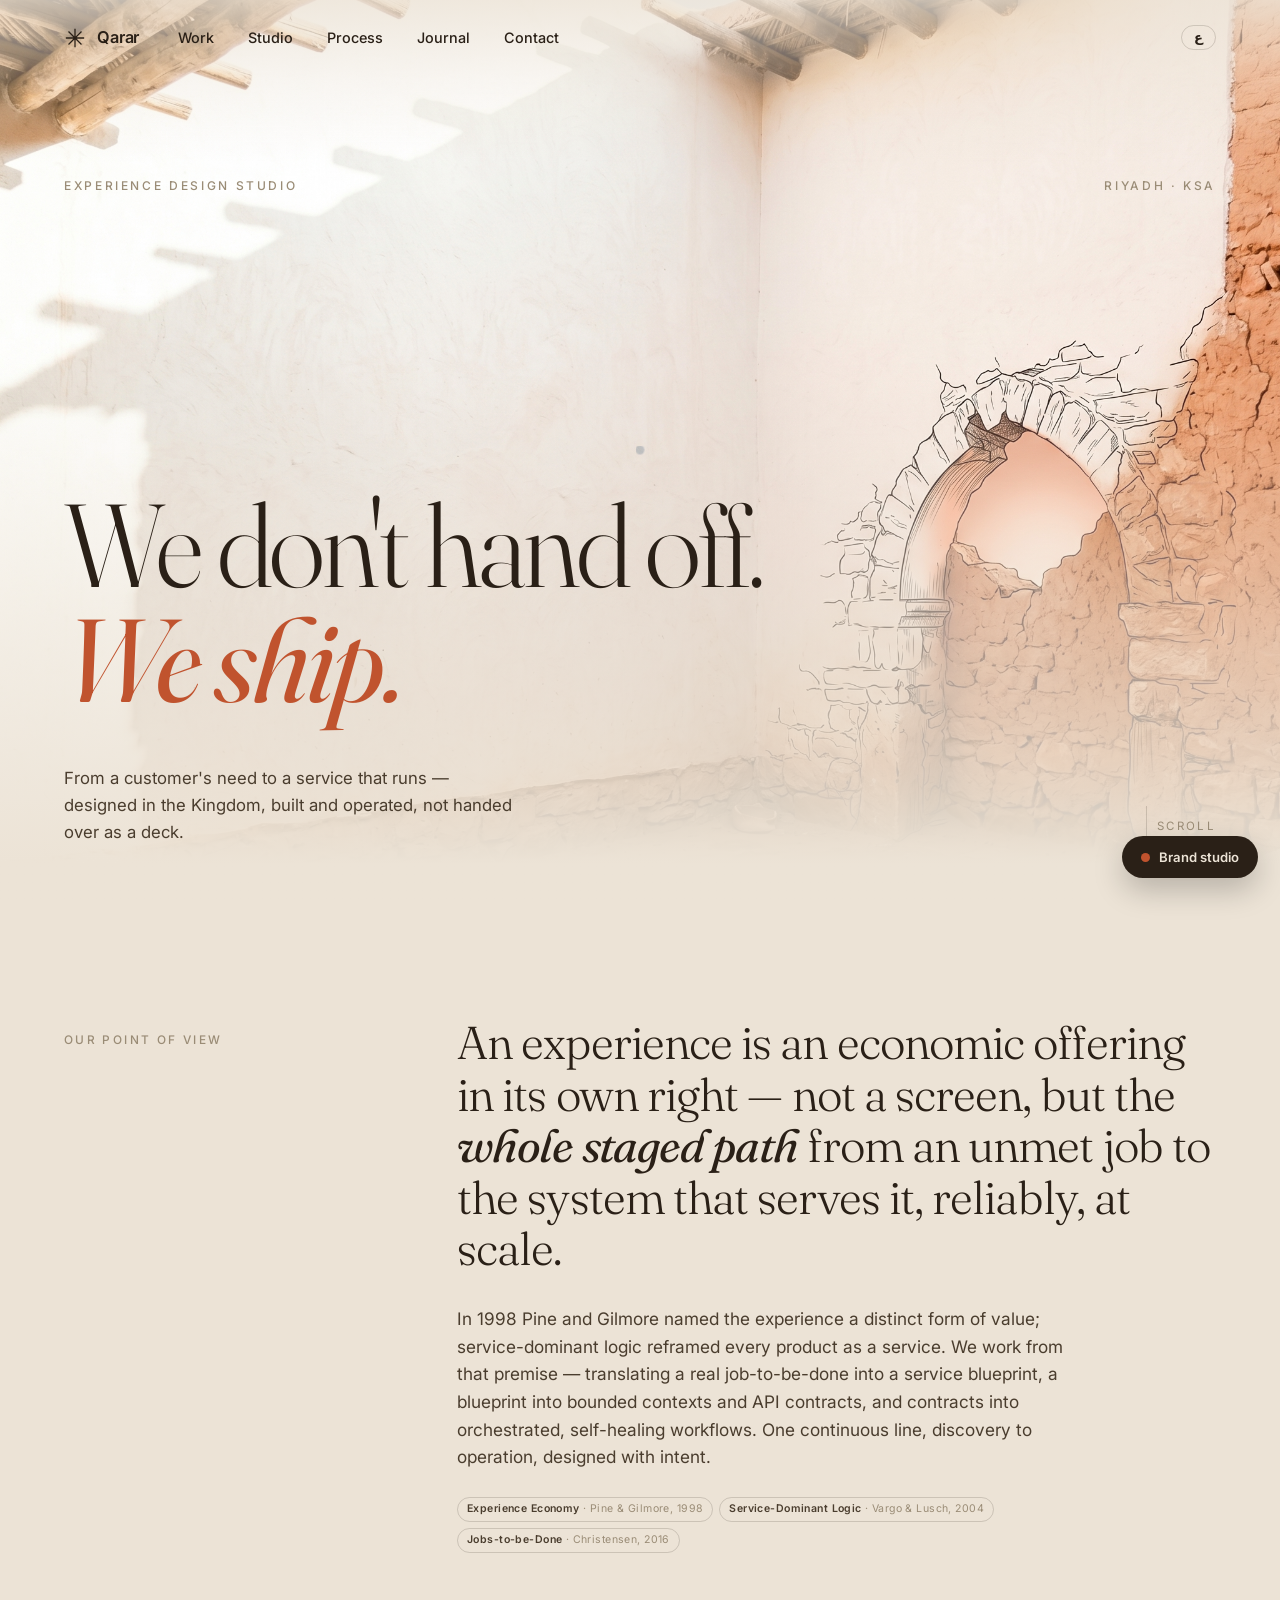
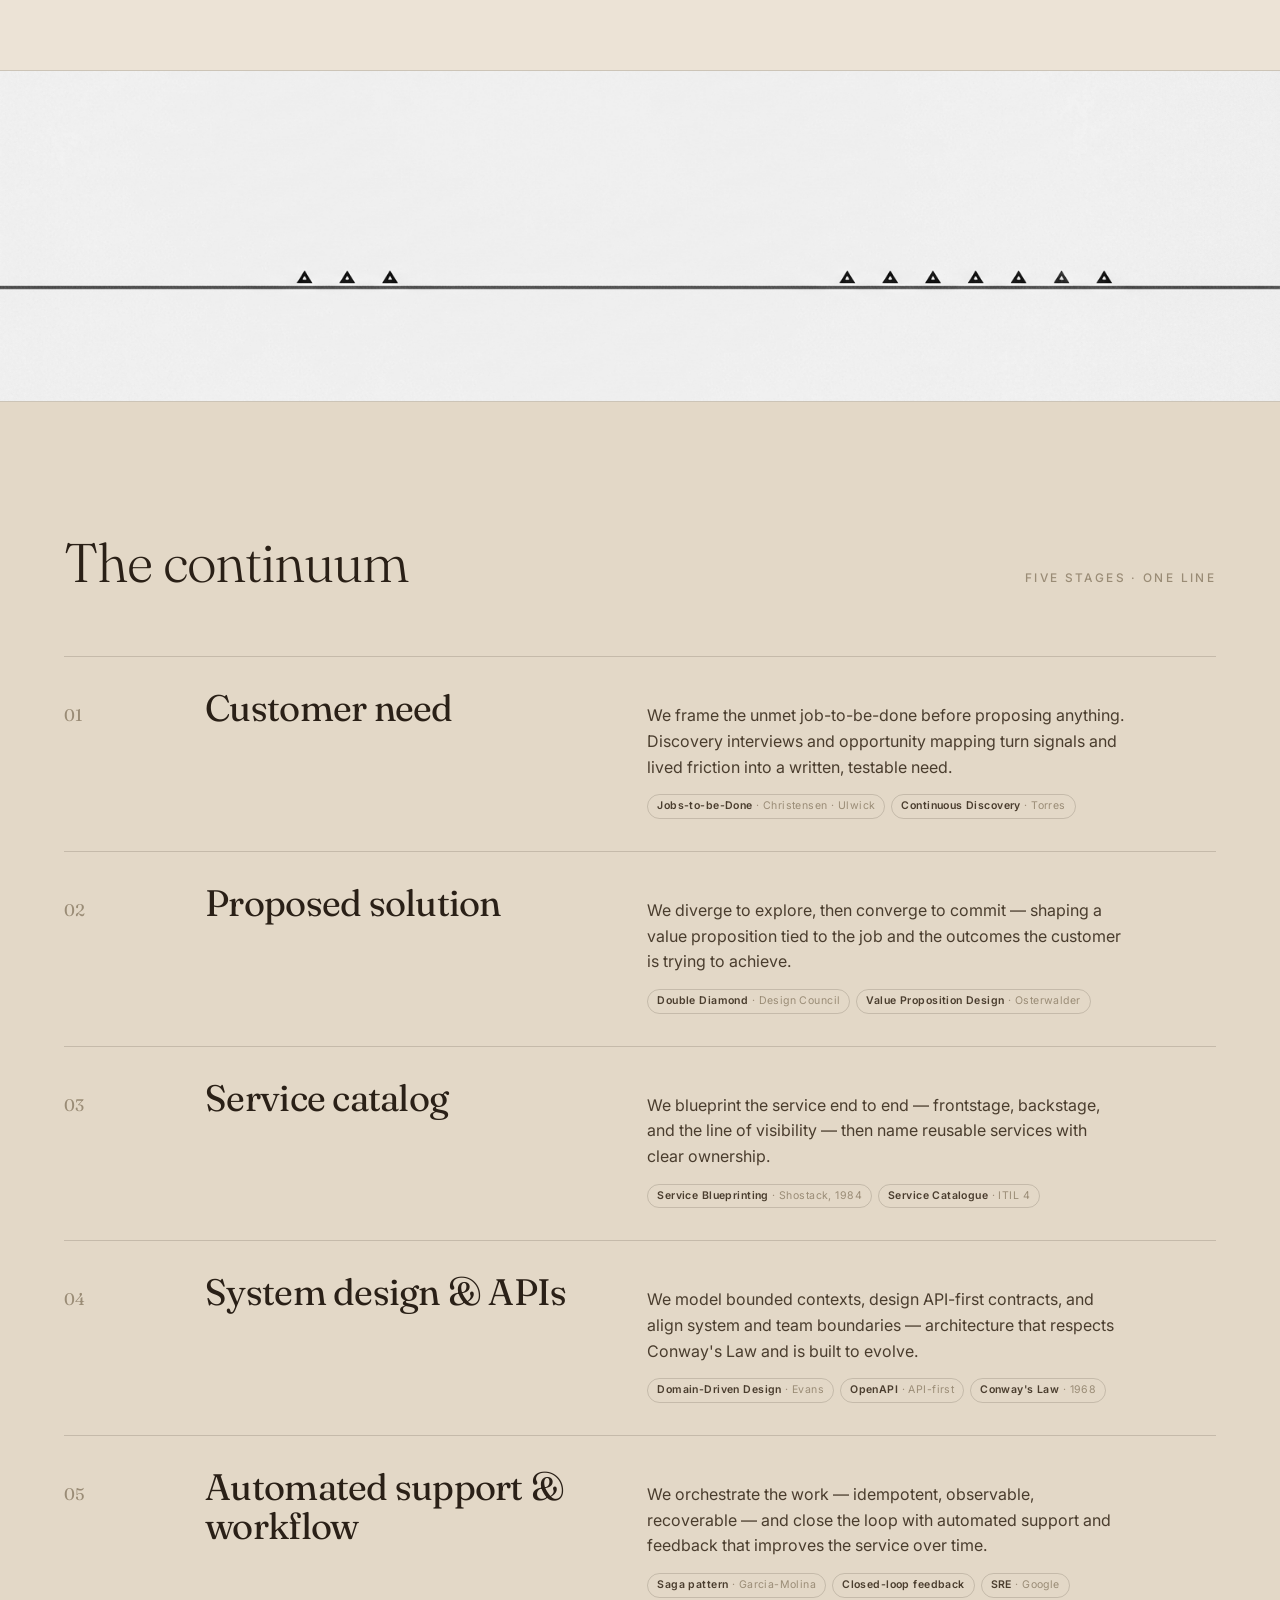
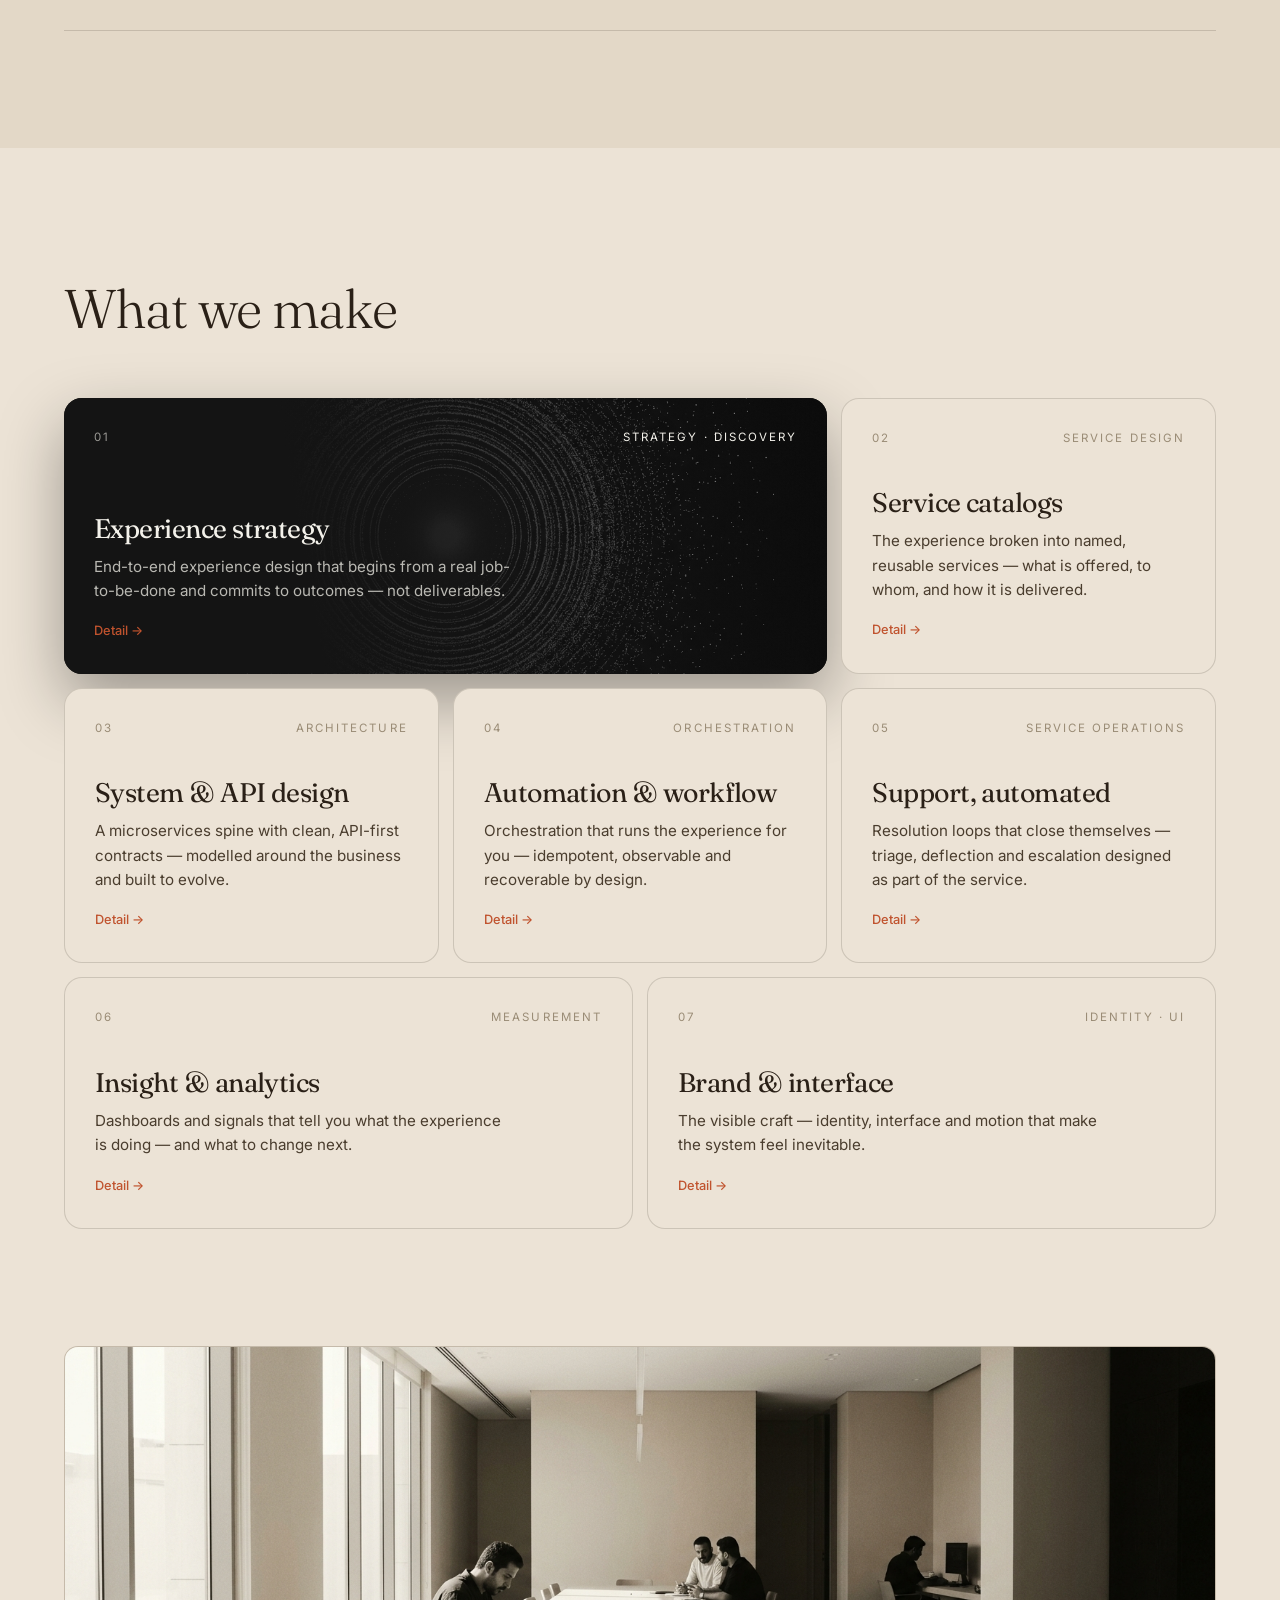
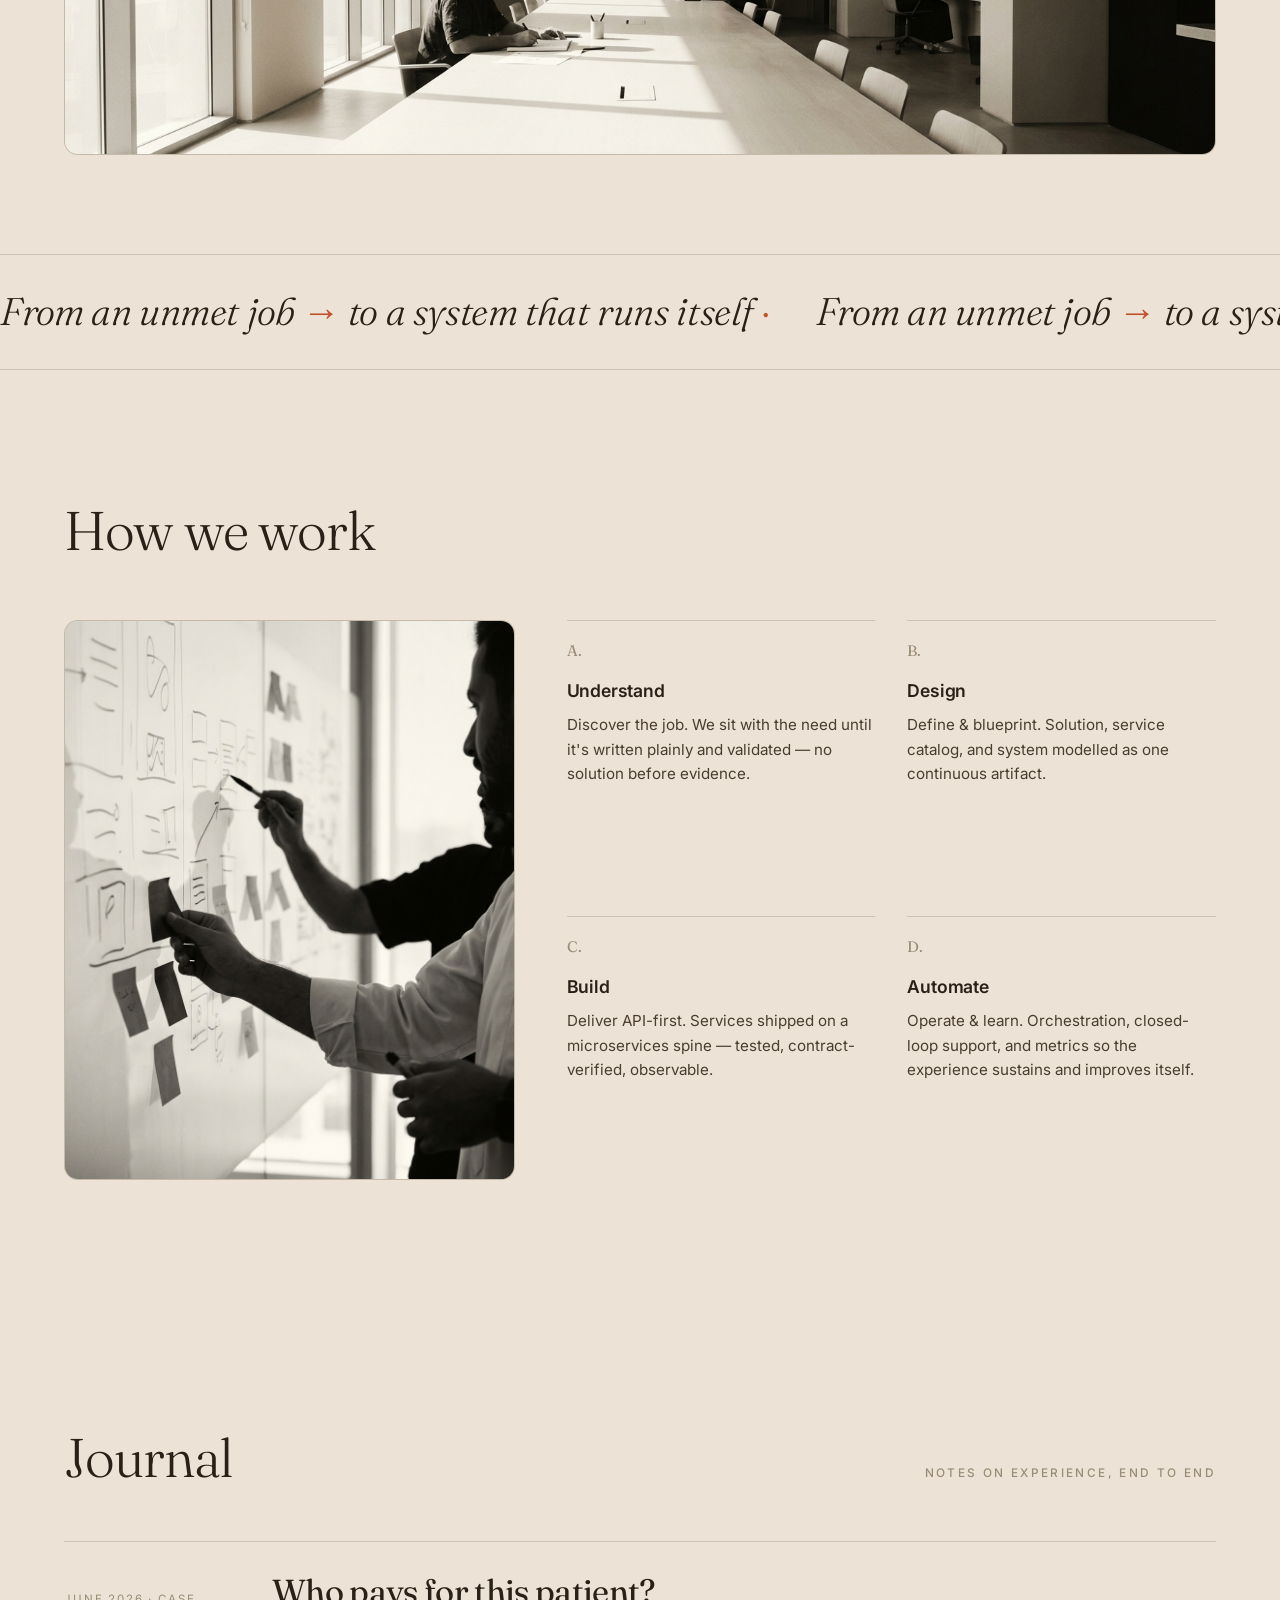
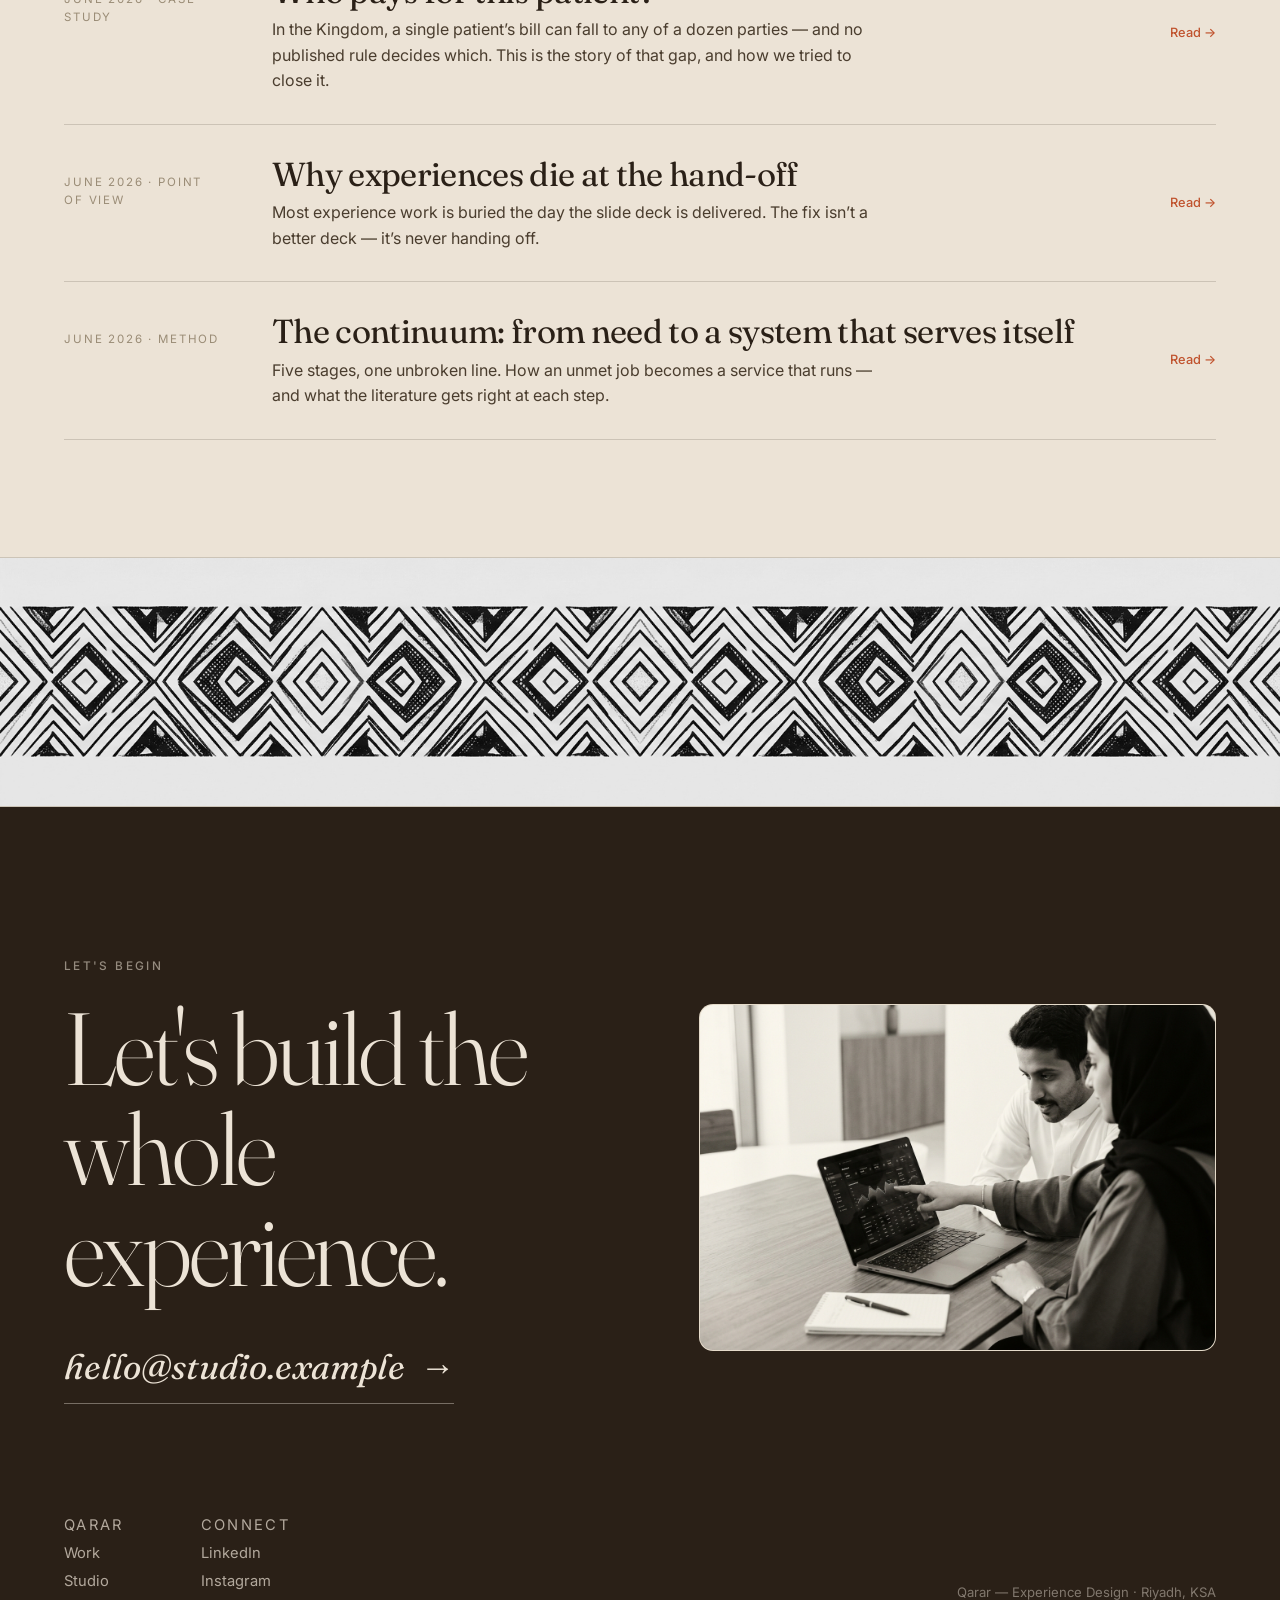
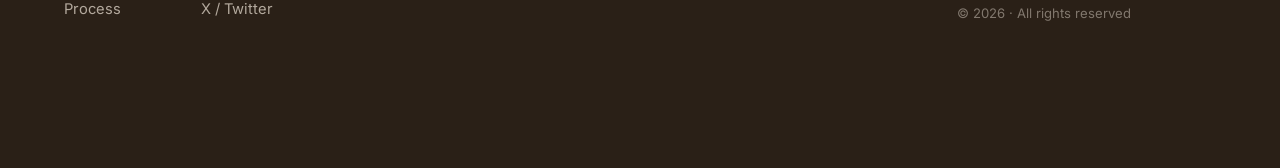
==== commit 7f02243e: "Name the studio "Qarar" (قرار) and make the nav contrast-safe over the hero - Brand name set to Qara" ====
--- a/index.html
+++ b/index.html
@@ -9,7 +9,7 @@
      Content source of truth: capabilities.js
      Brand name placeholder: change window.BRAND in studio.js
      ============================================================ -->
-<title>Studio — Experience Design</title>
+<title>Qarar — Experience Design</title>
 <link rel="preconnect" href="https://fonts.googleapis.com">
 <link rel="preconnect" href="https://fonts.gstatic.com" crossorigin>
 <link href="https://fonts.googleapis.com/css2?family=Fraunces:ital,opsz,wght@0,9..144,300..600;1,9..144,300..500&family=Inter:wght@400;500;600&family=Manrope:wght@400;500;600&family=Space+Grotesk:wght@400;500;600&family=Plus+Jakarta+Sans:wght@400;500;600&display=swap" rel="stylesheet">
@@ -140,7 +140,7 @@
   <div class="nav-left">
     <a class="brand" href="#top" data-cursor>
       <span class="mark"><svg width="22" height="22" viewBox="0 0 24 24" fill="none"><path d="M12 2v20M2 12h20M4.9 4.9l14.2 14.2M19.1 4.9L4.9 19.1" stroke="currentColor" stroke-width="1.4"/></svg></span>
-      <span data-brand>Studio</span><span class="tbd">name tbd</span>
+      <span data-brand>Qarar</span>
     </a>
     <div class="nav-menu">
       <a href="#work" data-cursor>Work</a>
@@ -288,10 +288,10 @@
     </div>
     <div class="cta-foot">
       <div class="cols">
-        <div><span class="cap" data-brand>Studio</span><a href="#work">Work</a><a href="#studio">Studio</a><a href="#process">Process</a></div>
+        <div><span class="cap" data-brand>Qarar</span><a href="#work">Work</a><a href="#studio">Studio</a><a href="#process">Process</a></div>
         <div><span class="cap">Connect</span><a href="#">LinkedIn</a><a href="#">Instagram</a><a href="#">X / Twitter</a></div>
       </div>
-      <div class="copy"><span data-brand>Studio</span> — Experience Design · Riyadh, KSA<br/>© 2026 · Brand name TBD</div>
+      <div class="copy"><span data-brand>Qarar</span> — Experience Design · Riyadh, KSA<br/>© 2026 · All rights reserved</div>
     </div>
   </div>
 </section>
--- a/studio.css
+++ b/studio.css
@@ -210,8 +210,11 @@
 /* ============ HERO MEDIA — Najdi backdrop, text in front ============ */
 .hero-media{position:absolute;top:0;bottom:0;left:50%;transform:translateX(-50%);width:100vw;z-index:0;pointer-events:none;overflow:hidden}
 .hero-media img{width:100%;height:100%;object-fit:cover;object-position:left center;display:block}
-/* scrim from the bottom so the headline + subline stay legible */
-.hero-media::after{content:"";position:absolute;inset:0;background:linear-gradient(to top, var(--bg) 4%, color-mix(in srgb,var(--bg) 60%,transparent) 30%, transparent 60%)}
+/* scrims: a top one so the nav keeps theme contrast over the photo, and a bottom
+   one so the headline + subline stay legible */
+.hero-media::after{content:"";position:absolute;inset:0;background:
+  linear-gradient(to bottom, color-mix(in srgb,var(--bg) 82%,transparent) 0%, color-mix(in srgb,var(--bg) 32%,transparent) 9%, transparent 18%),
+  linear-gradient(to top, var(--bg) 4%, color-mix(in srgb,var(--bg) 60%,transparent) 30%, transparent 60%)}
 .hero > *:not(.hero-media){position:relative;z-index:1}
 
 @media (prefers-reduced-motion:reduce){
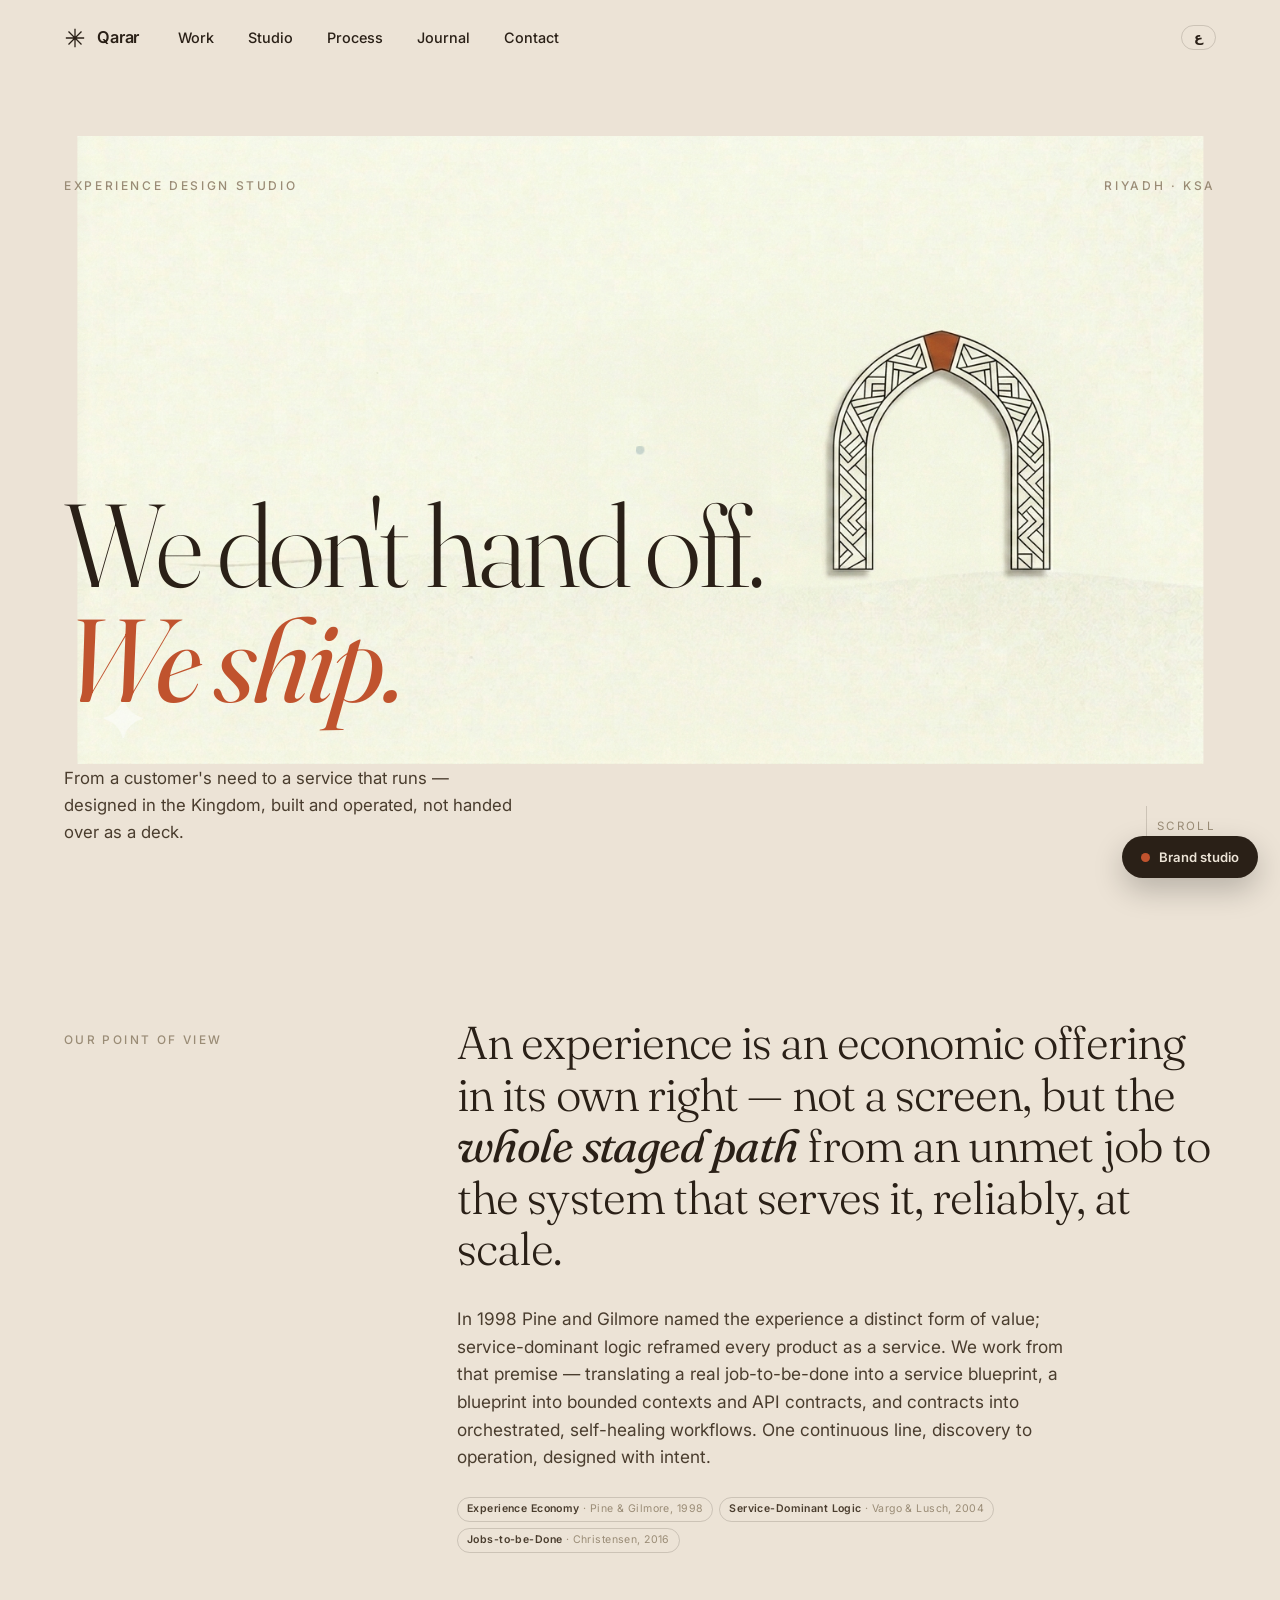
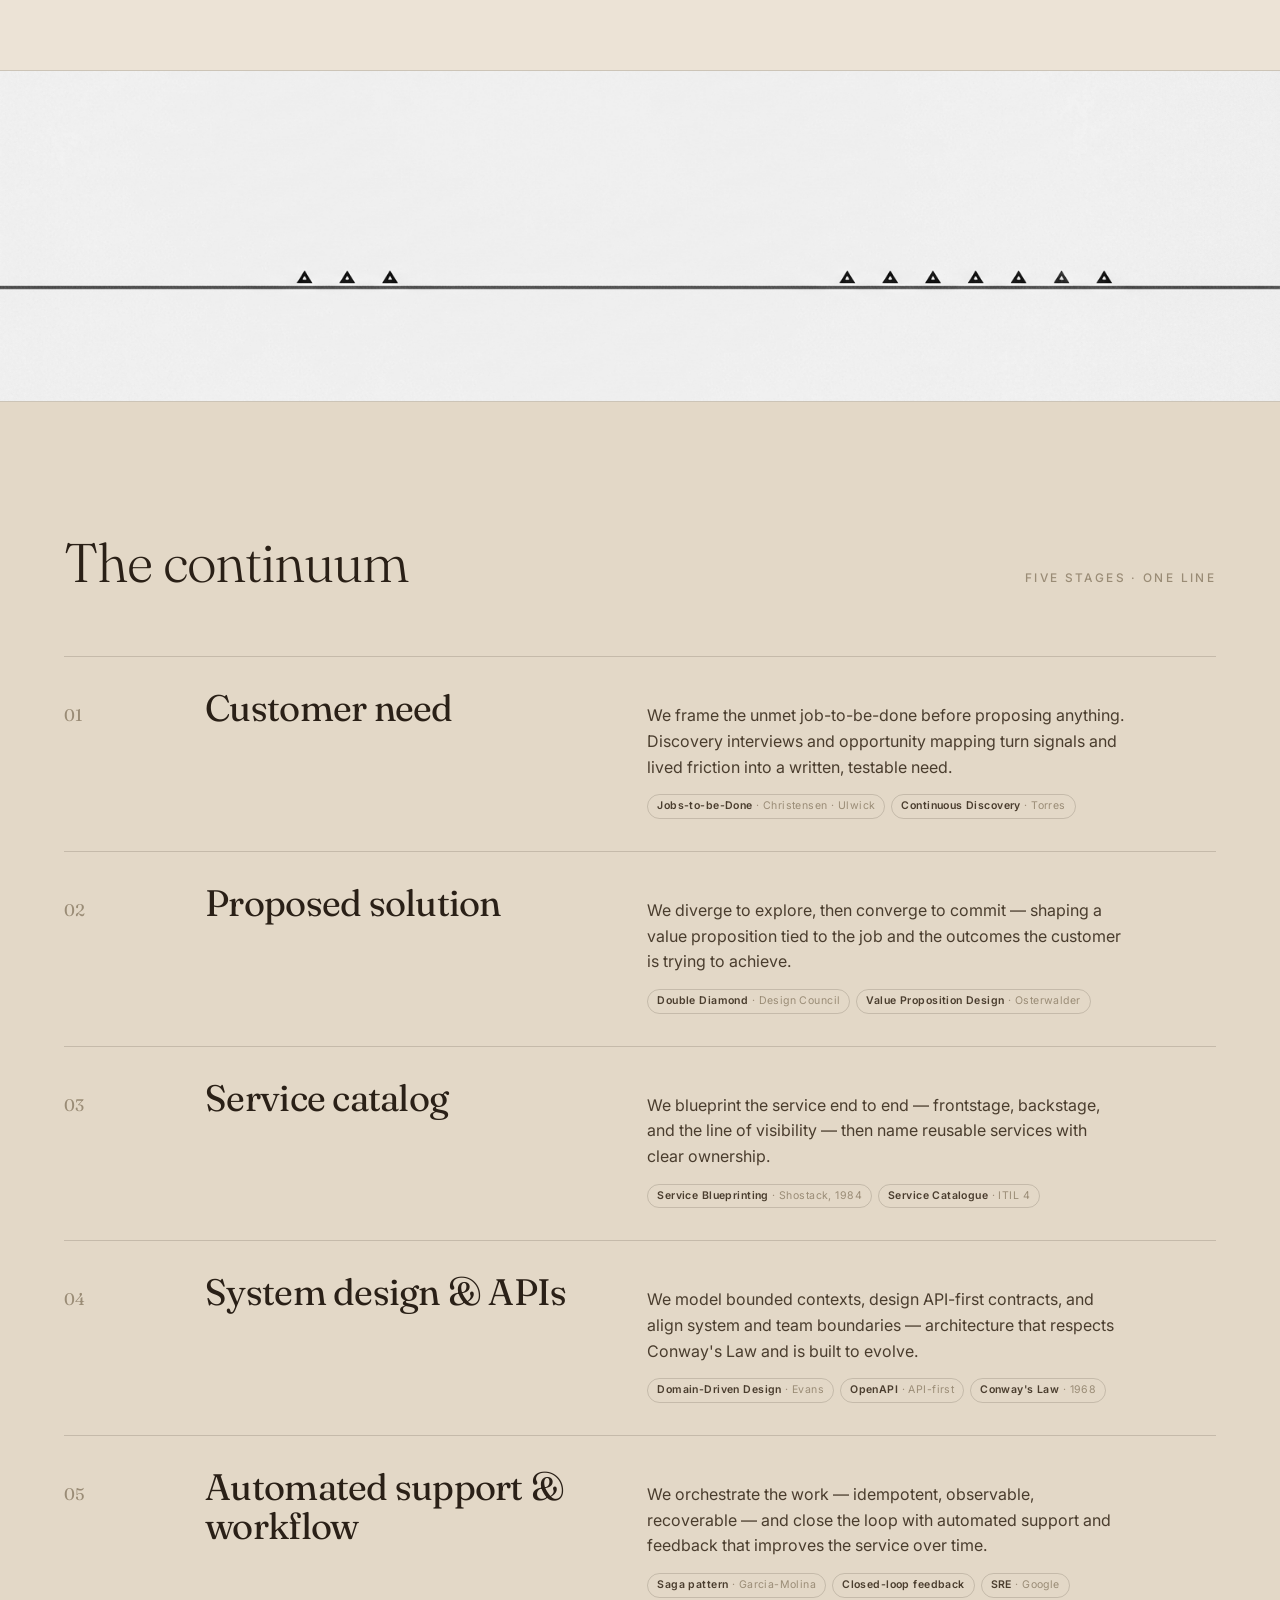
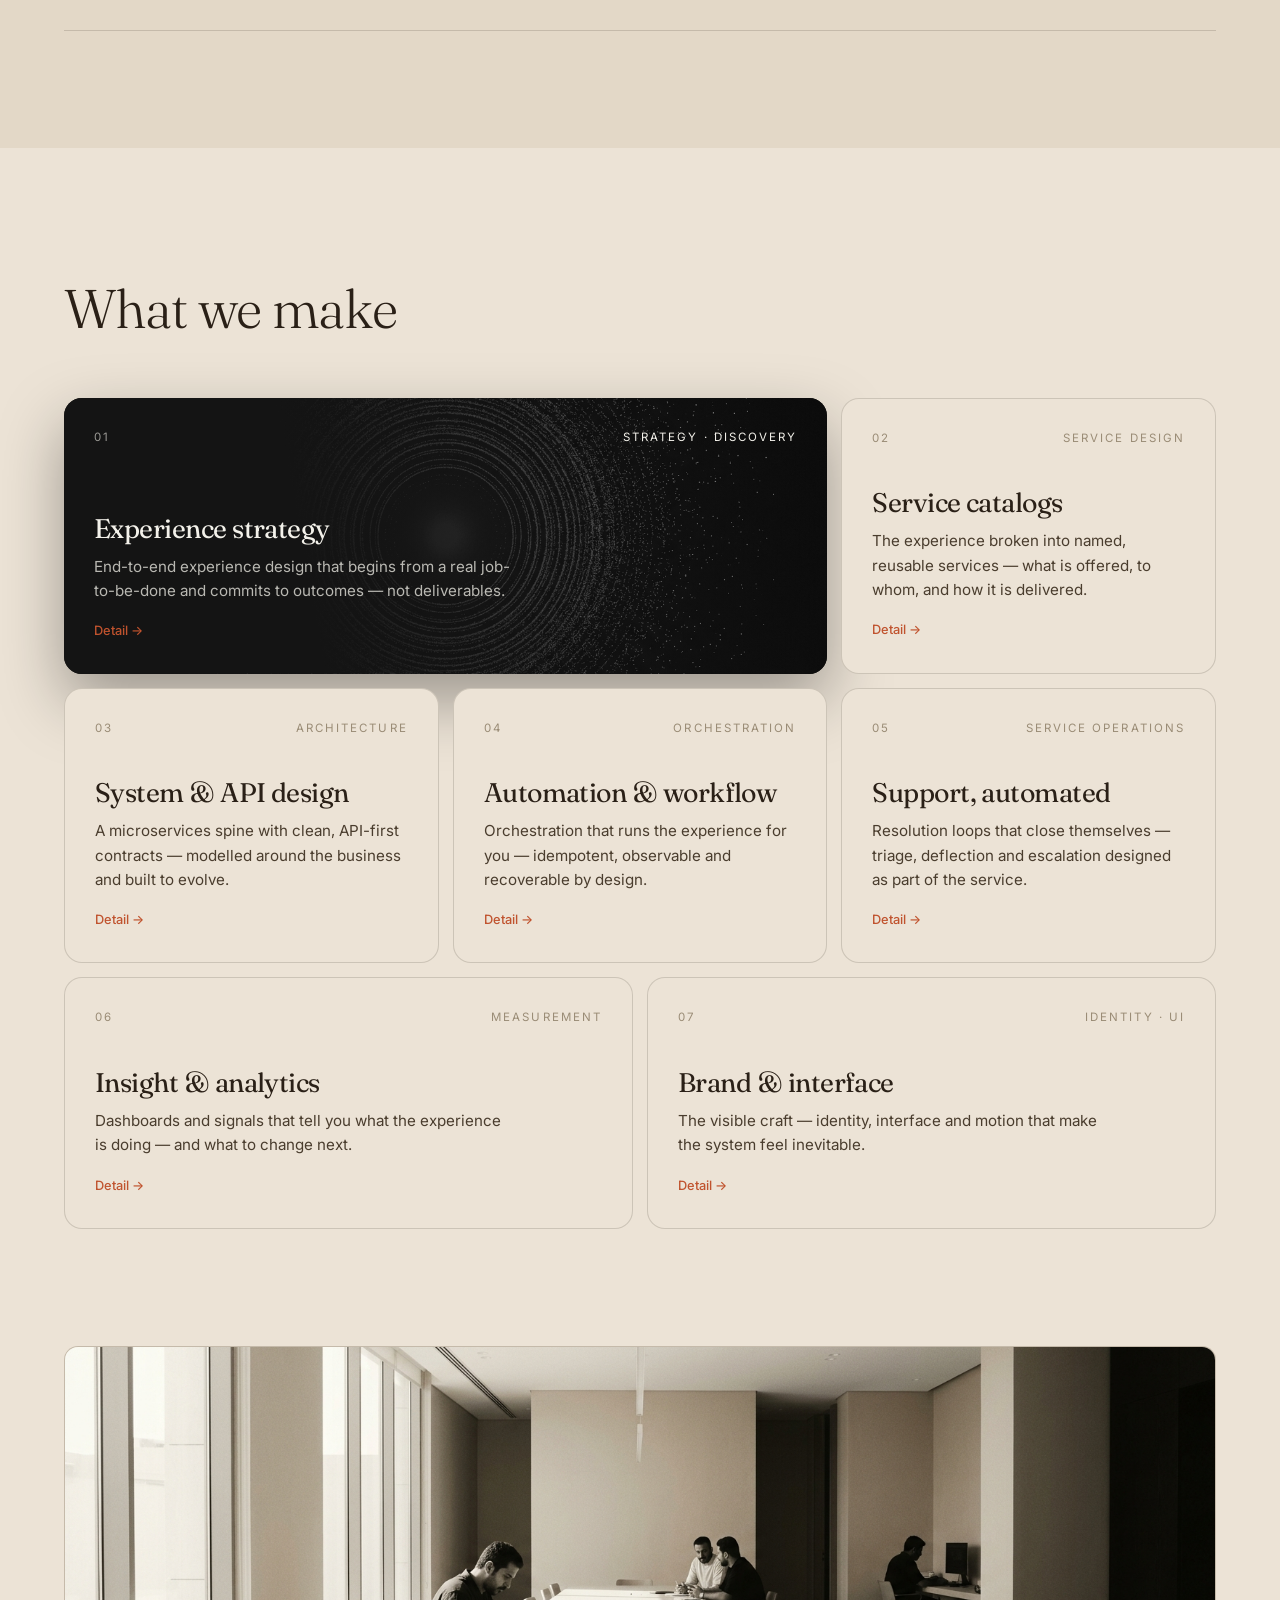
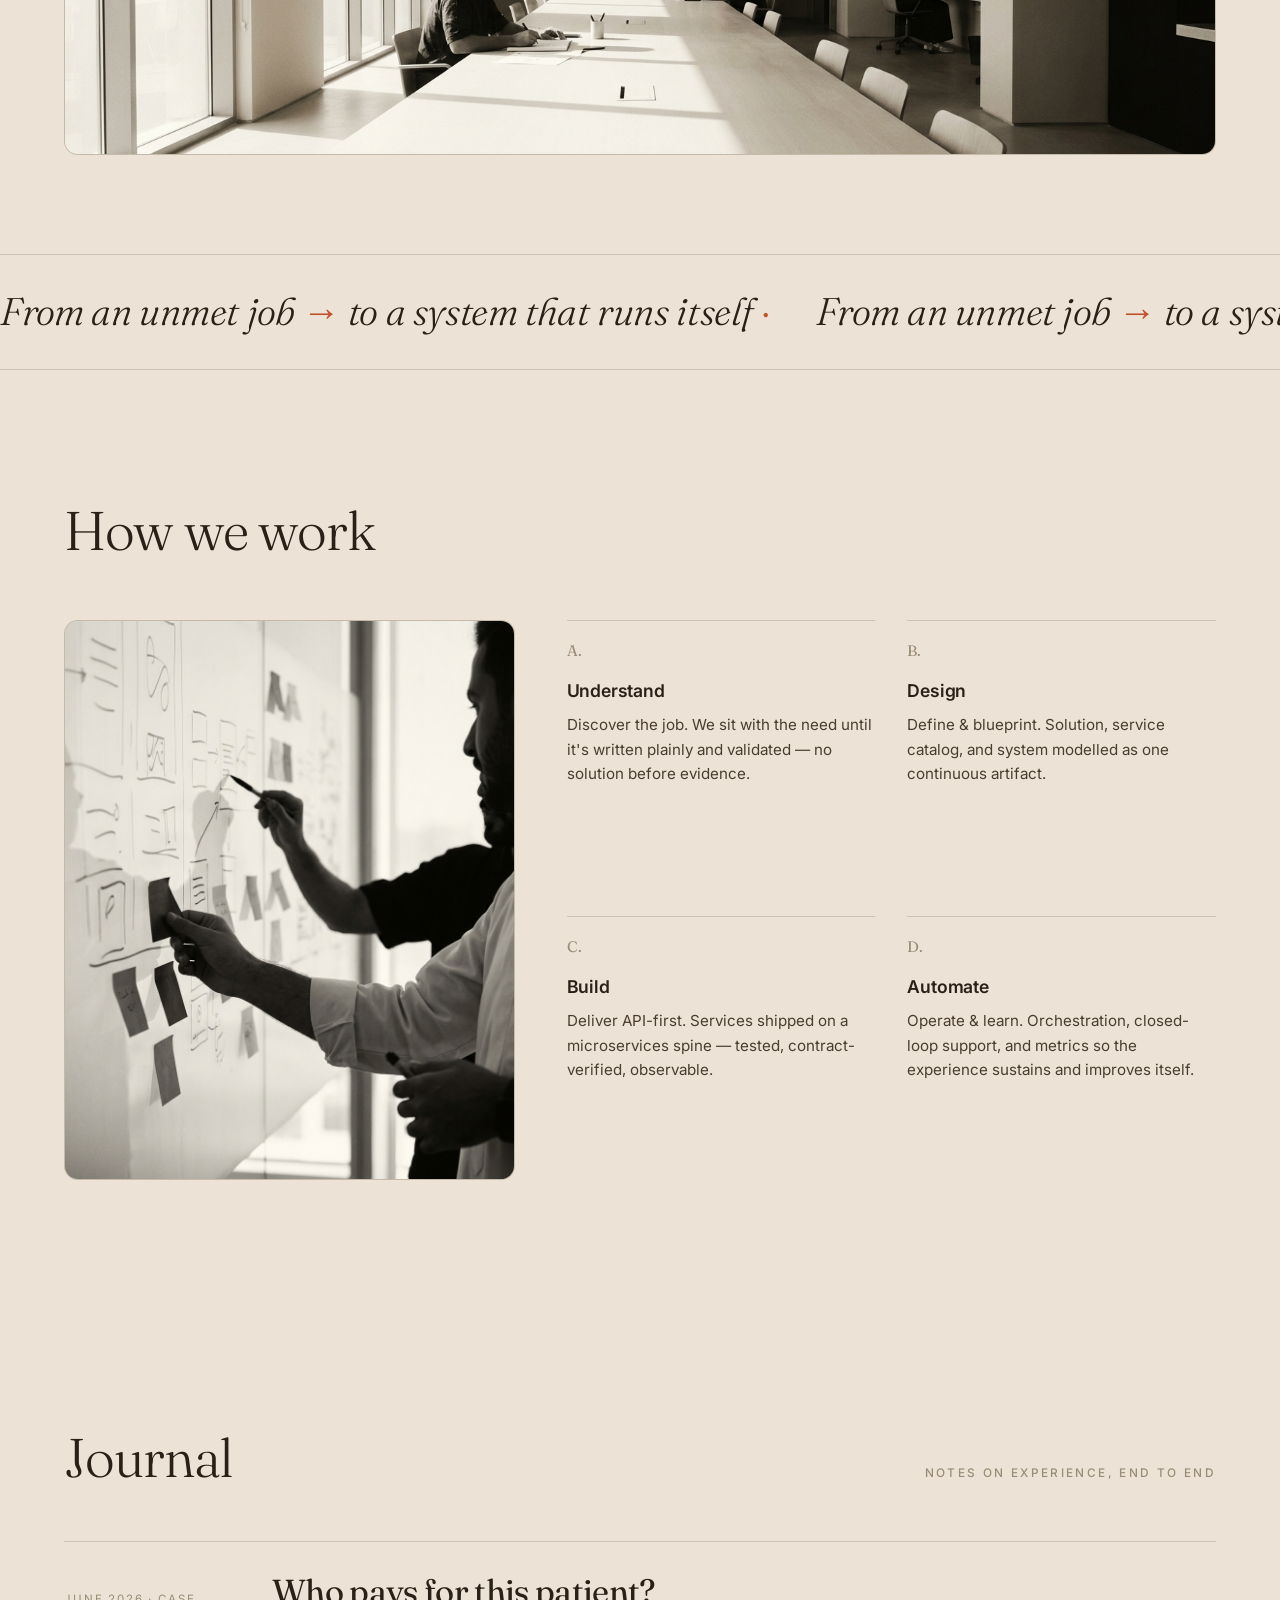
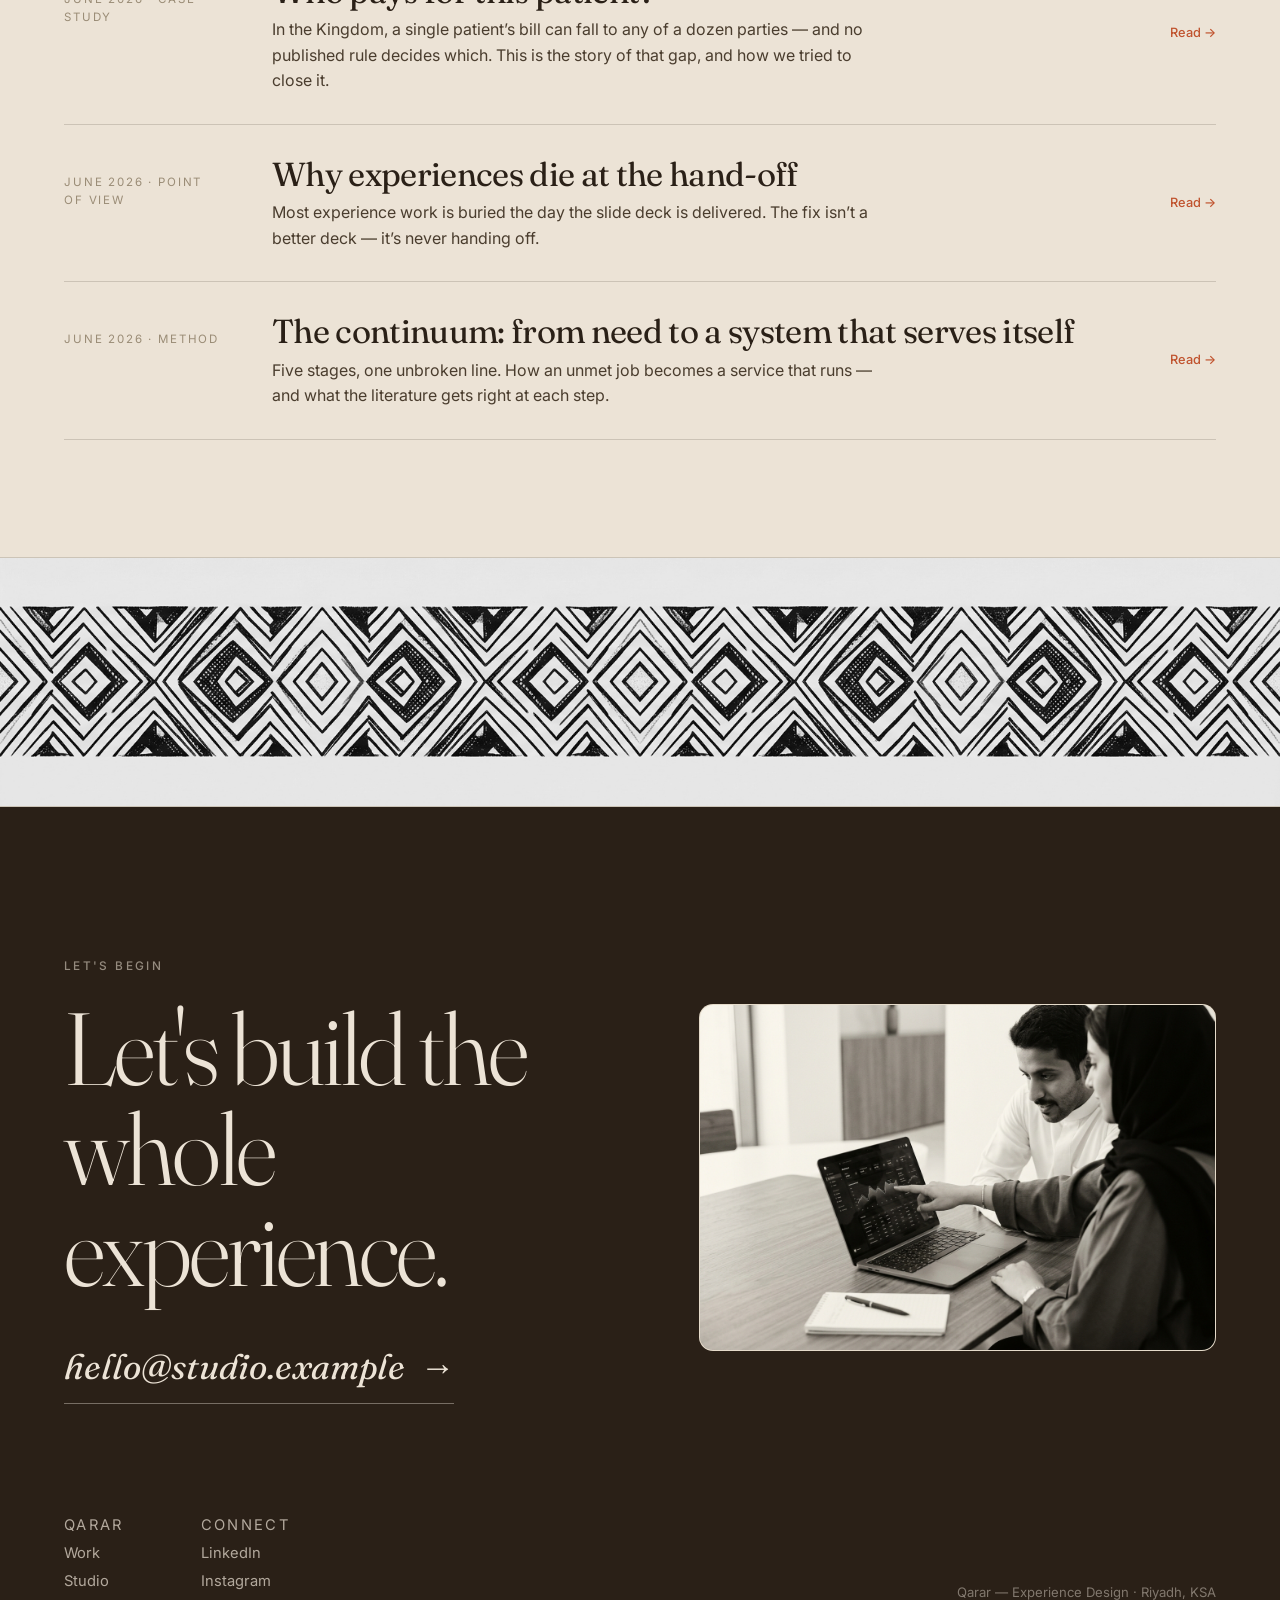
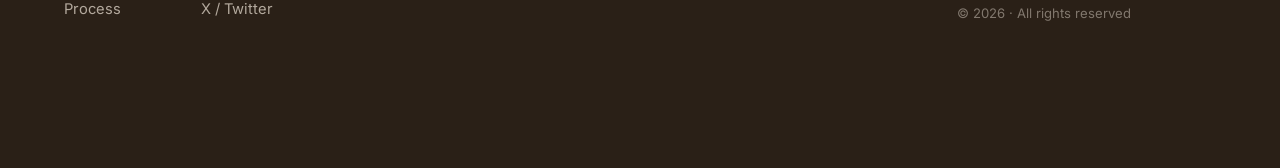
==== commit 7d8fbe90: "Use Display2 arch illustration as the hero; contain + inset, no scrim Swap the hero backdrop to the " ====
--- a/index.html
+++ b/index.html
@@ -155,7 +155,7 @@
 
 <!-- ===== HERO ===== -->
 <header class="hero wrap" id="top">
-  <div class="hero-media" aria-hidden="true"><img src="Assets/hero-najdi.png" alt=""/></div>
+  <div class="hero-media" aria-hidden="true"><img src="Assets/Display2.png" alt=""/></div>
   <div class="hero-kicker">
     <span class="eyebrow">Experience Design Studio</span>
     <span class="eyebrow">Riyadh · KSA</span>
--- a/studio.css
+++ b/studio.css
@@ -209,12 +209,8 @@
 
 /* ============ HERO MEDIA — Najdi backdrop, text in front ============ */
 .hero-media{position:absolute;top:0;bottom:0;left:50%;transform:translateX(-50%);width:100vw;z-index:0;pointer-events:none;overflow:hidden}
-.hero-media img{width:100%;height:100%;object-fit:cover;object-position:left center;display:block}
-/* scrims: a top one so the nav keeps theme contrast over the photo, and a bottom
-   one so the headline + subline stay legible */
-.hero-media::after{content:"";position:absolute;inset:0;background:
-  linear-gradient(to bottom, color-mix(in srgb,var(--bg) 82%,transparent) 0%, color-mix(in srgb,var(--bg) 32%,transparent) 9%, transparent 18%),
-  linear-gradient(to top, var(--bg) 4%, color-mix(in srgb,var(--bg) 60%,transparent) 30%, transparent 60%)}
+.hero-media{padding:clamp(84px,13vh,150px) clamp(20px,6vw,110px)}
+.hero-media img{width:100%;height:100%;object-fit:contain;object-position:center;display:block;transform:scaleX(-1)}
 .hero > *:not(.hero-media){position:relative;z-index:1}
 
 @media (prefers-reduced-motion:reduce){
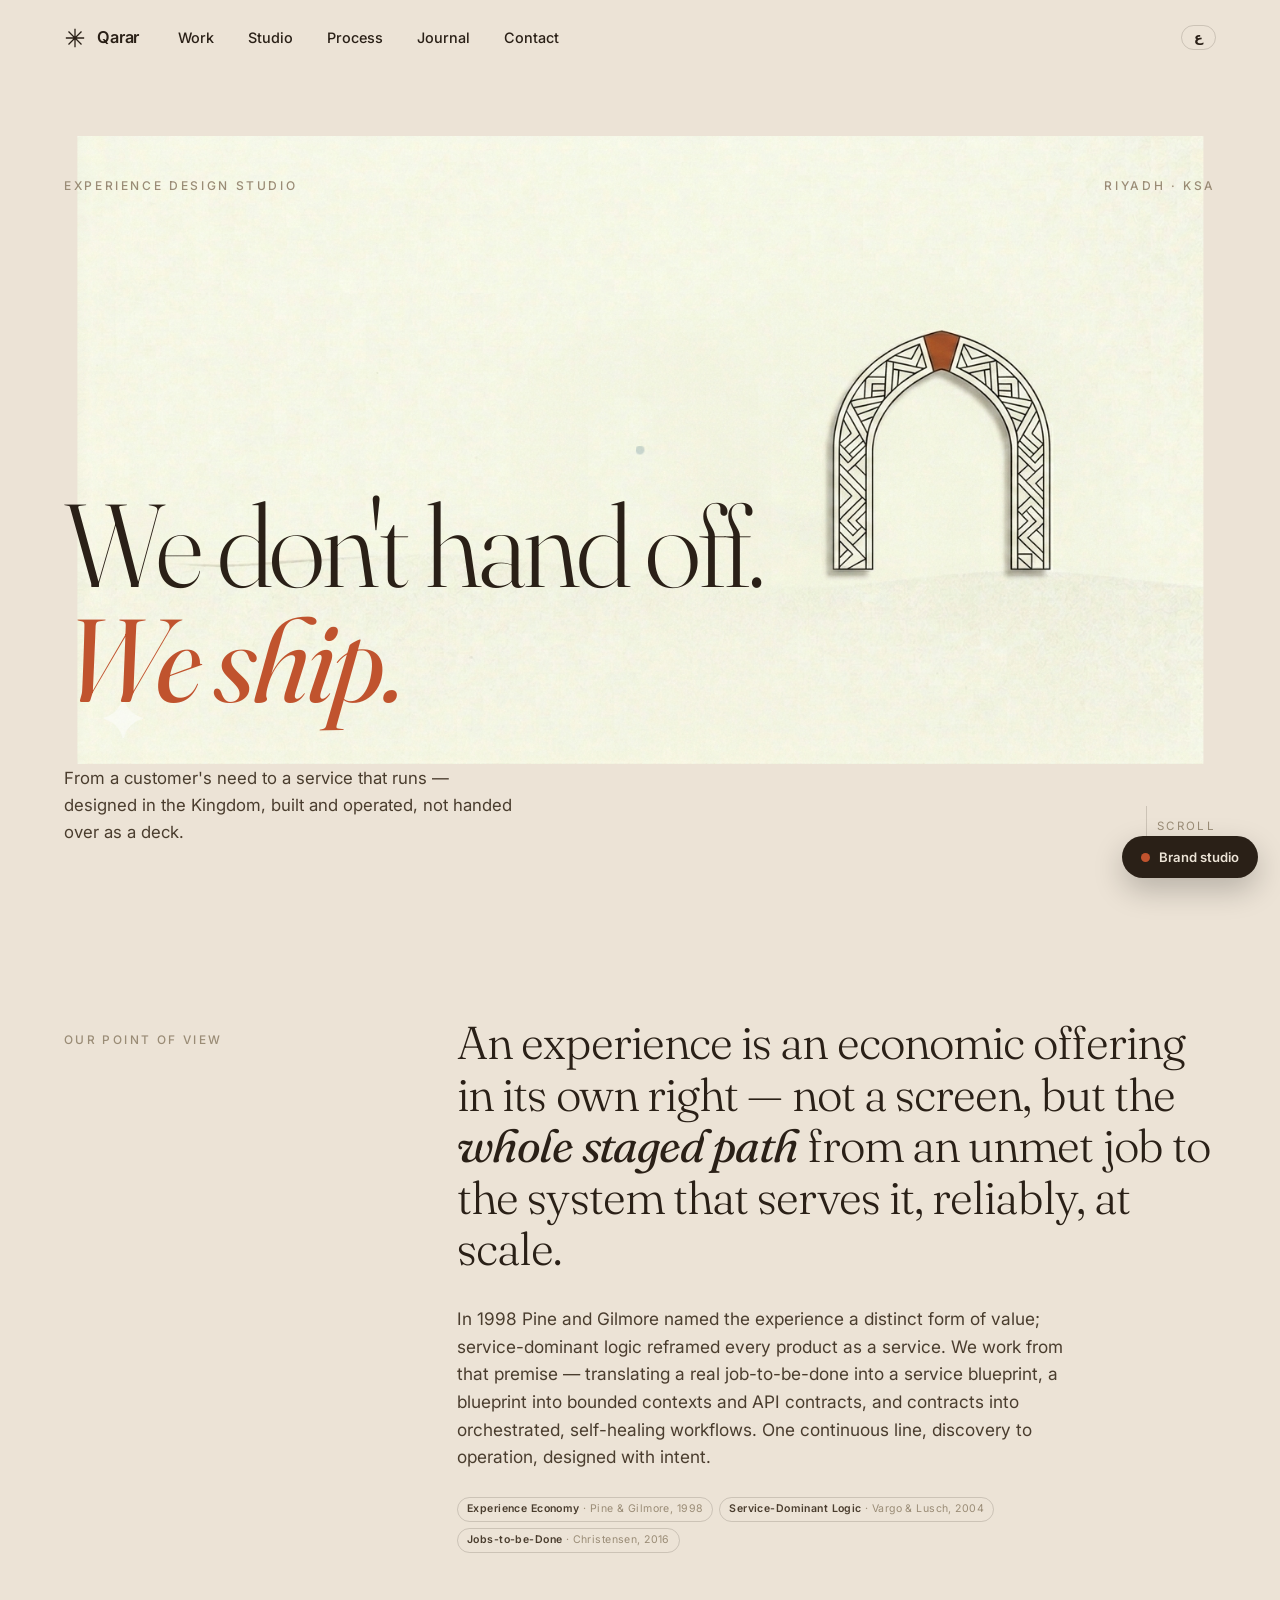
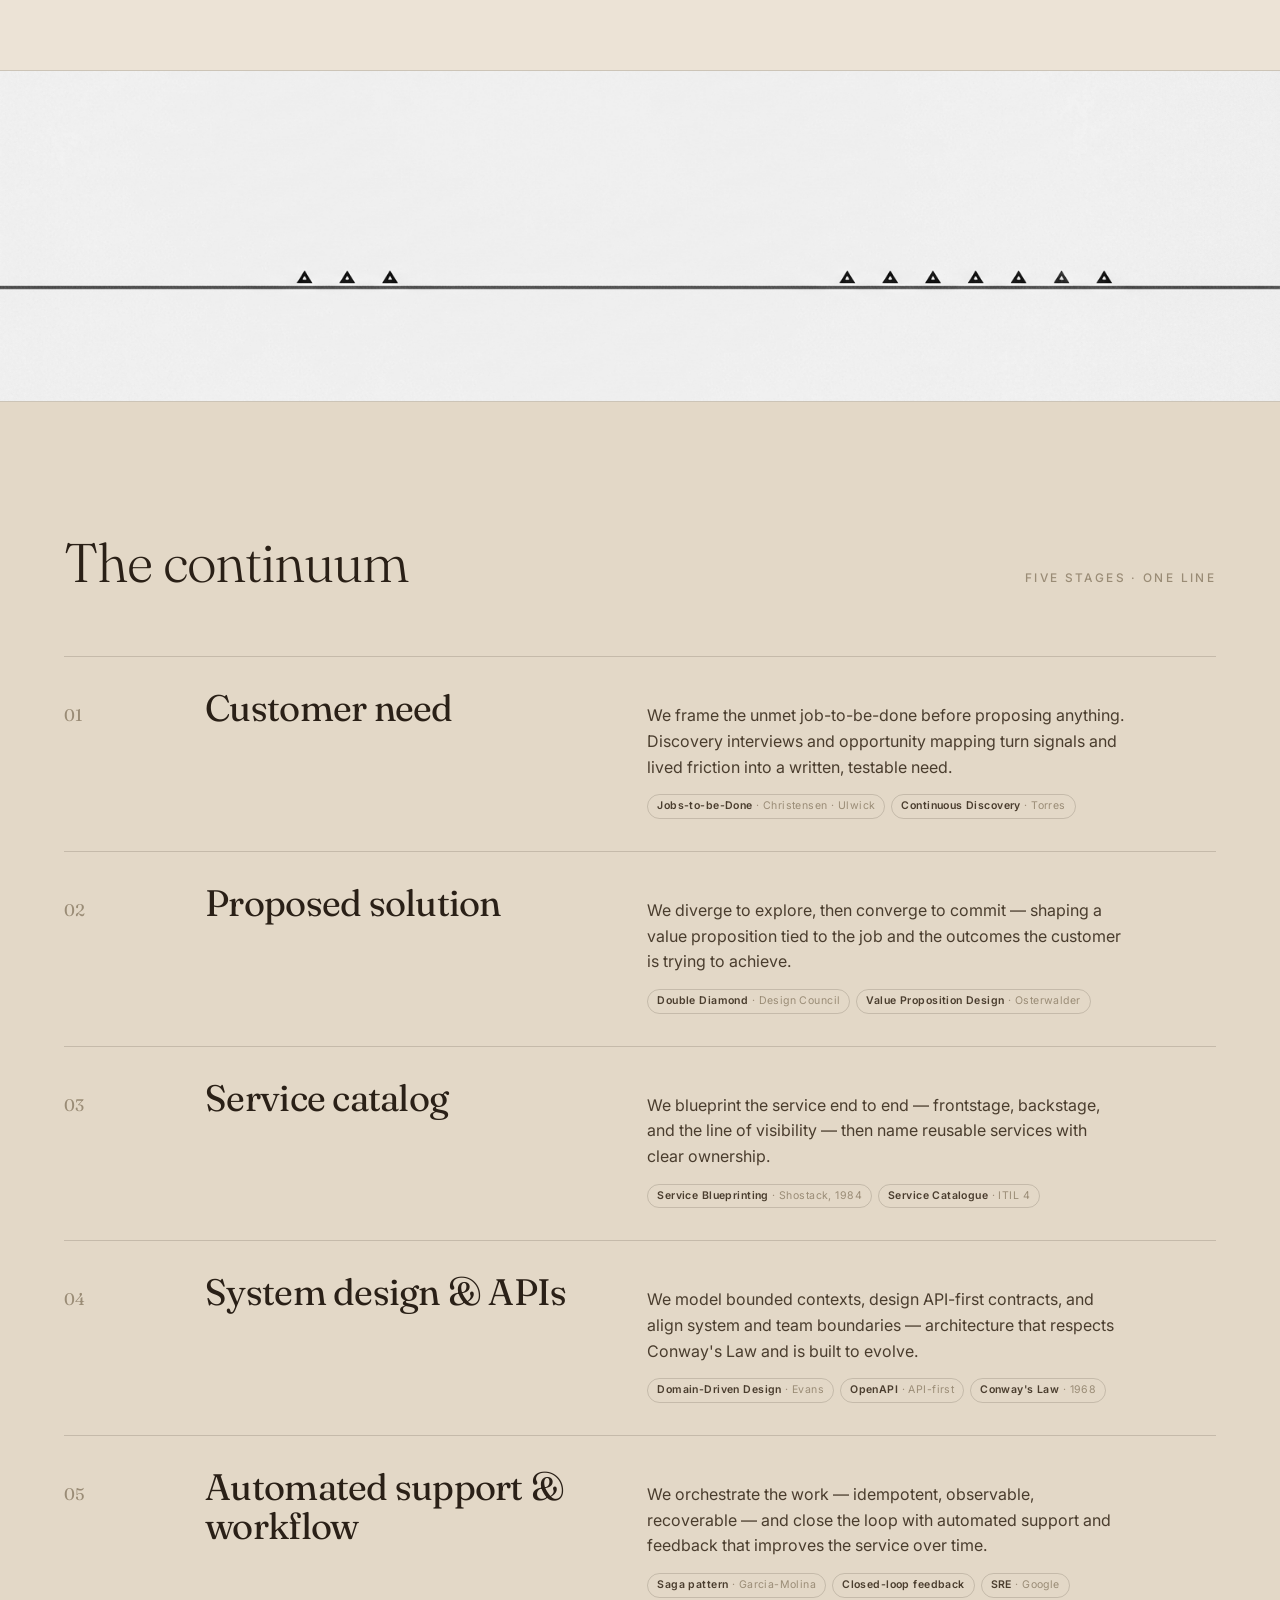
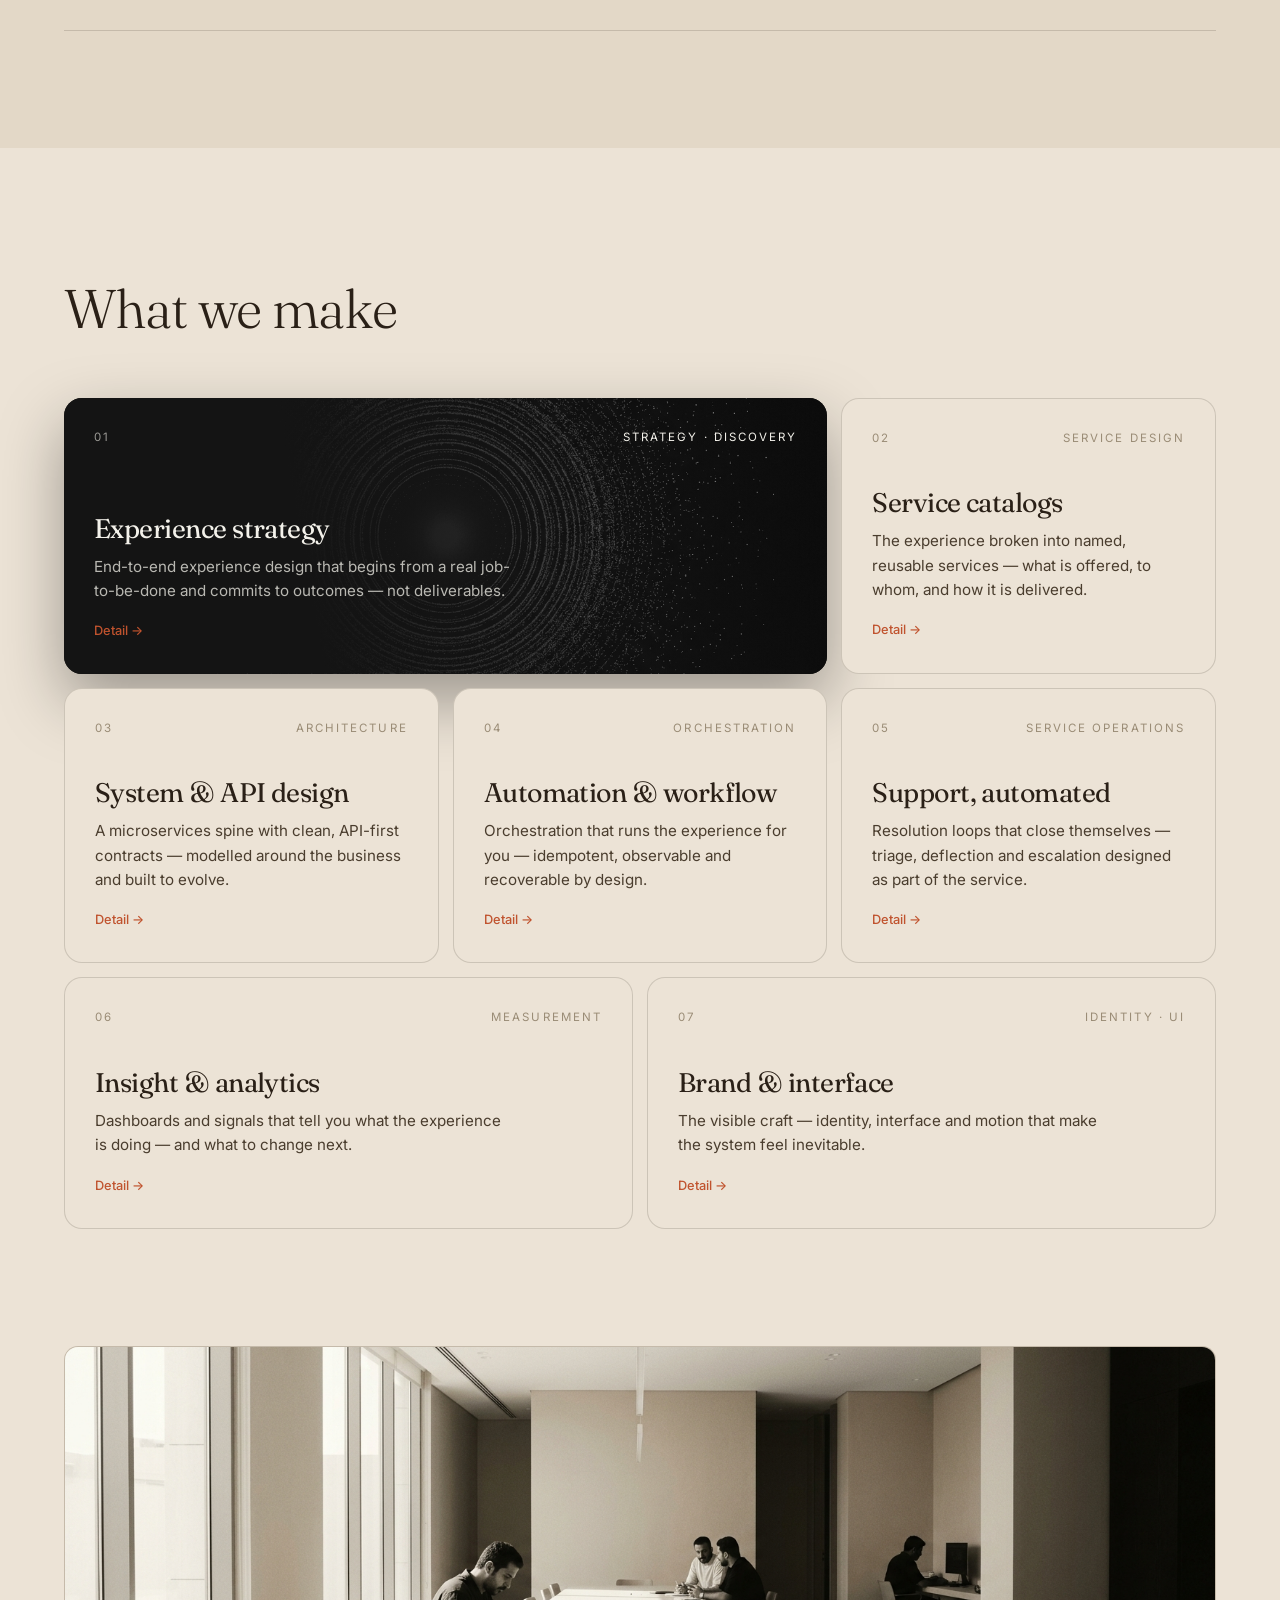
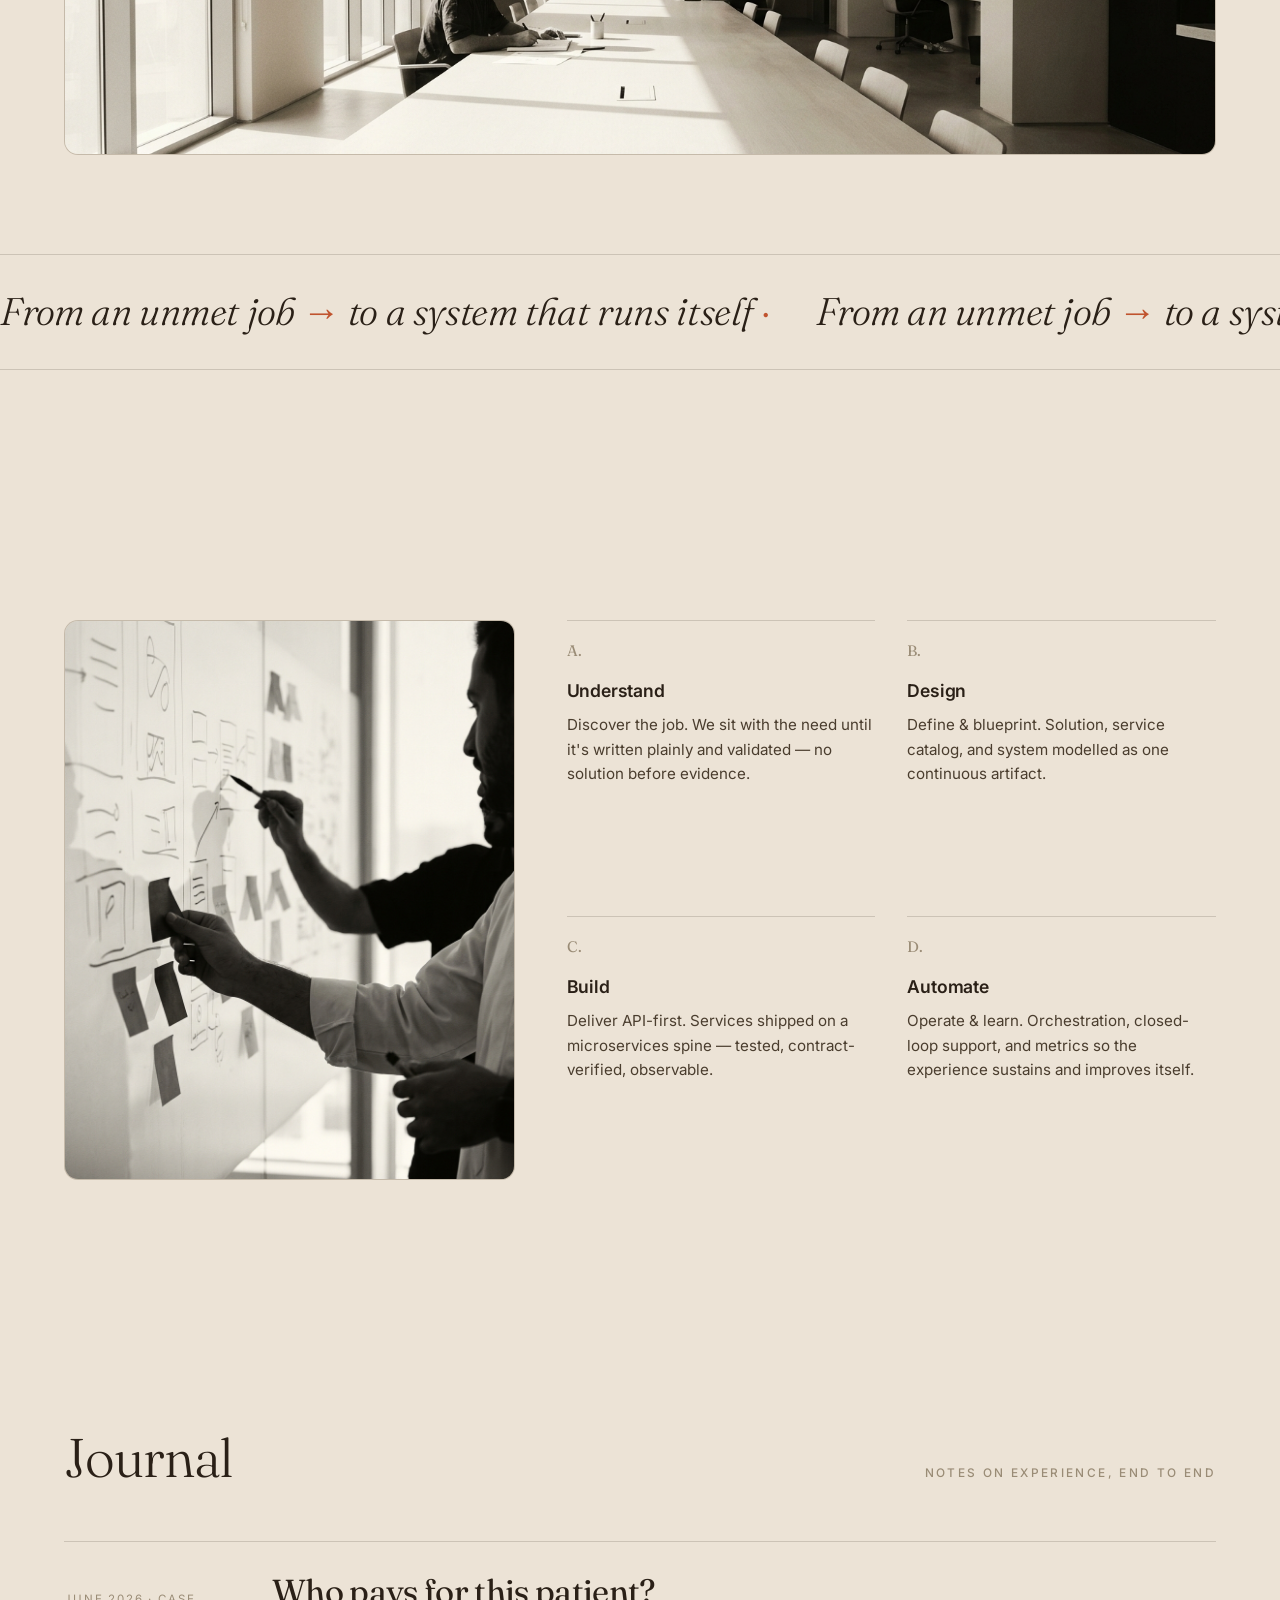
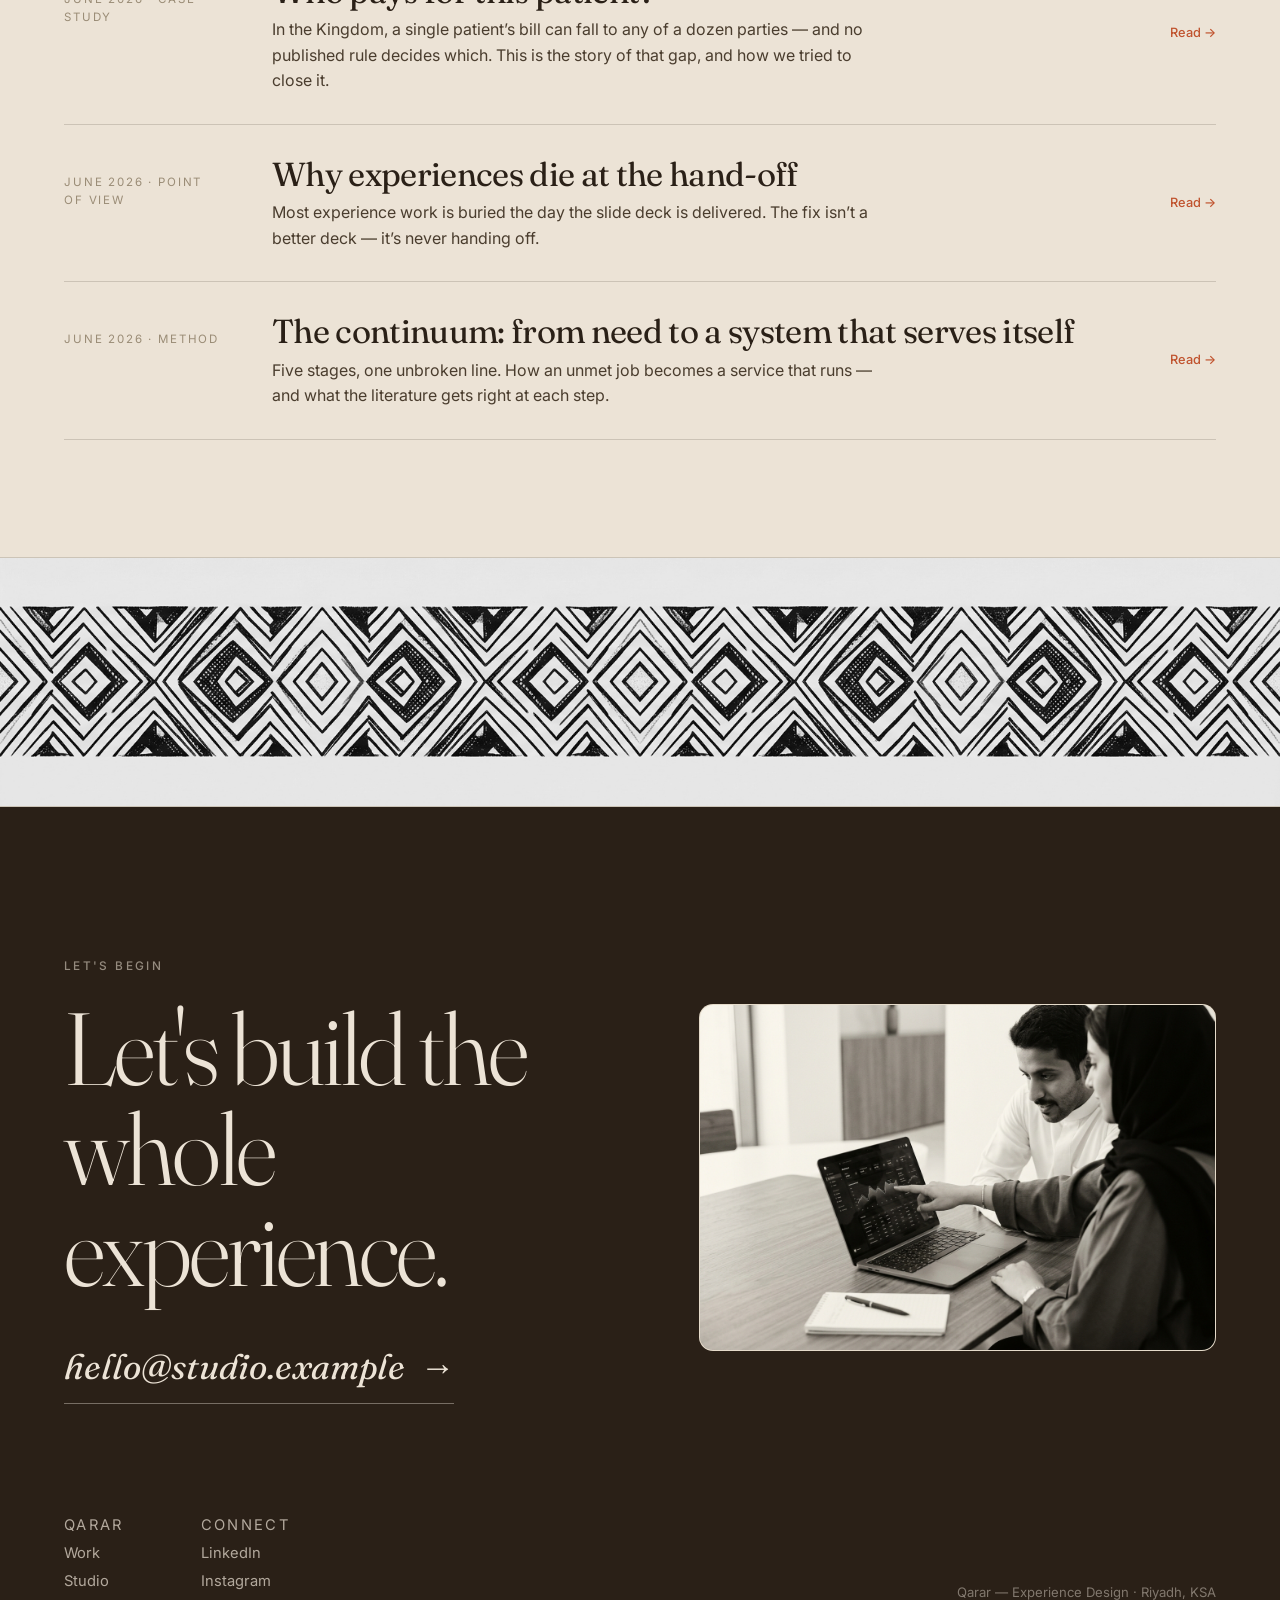
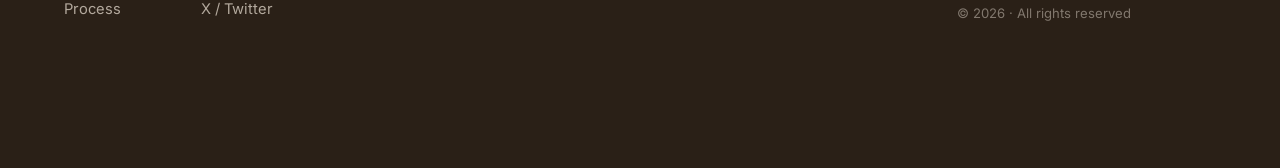
==== commit 951ad8d7: "Instrument the site with the CXPinsight web SDK Add insight.js — one shared file, included in the <h" ====
--- a/index.html
+++ b/index.html
@@ -132,6 +132,8 @@
 }
 @media (max-width:380px){ .hero h1{font-size:clamp(2.05rem,11vw,2.5rem)} .cta h2{font-size:clamp(2rem,9.5vw,2.6rem)} }
 </style>
+<!-- CXPinsight — engagement SDK + the studio's own events -->
+<script src="insight.js"></script>
 </head>
 <body data-theme="sand" data-texture="none" data-type="inter">
 
